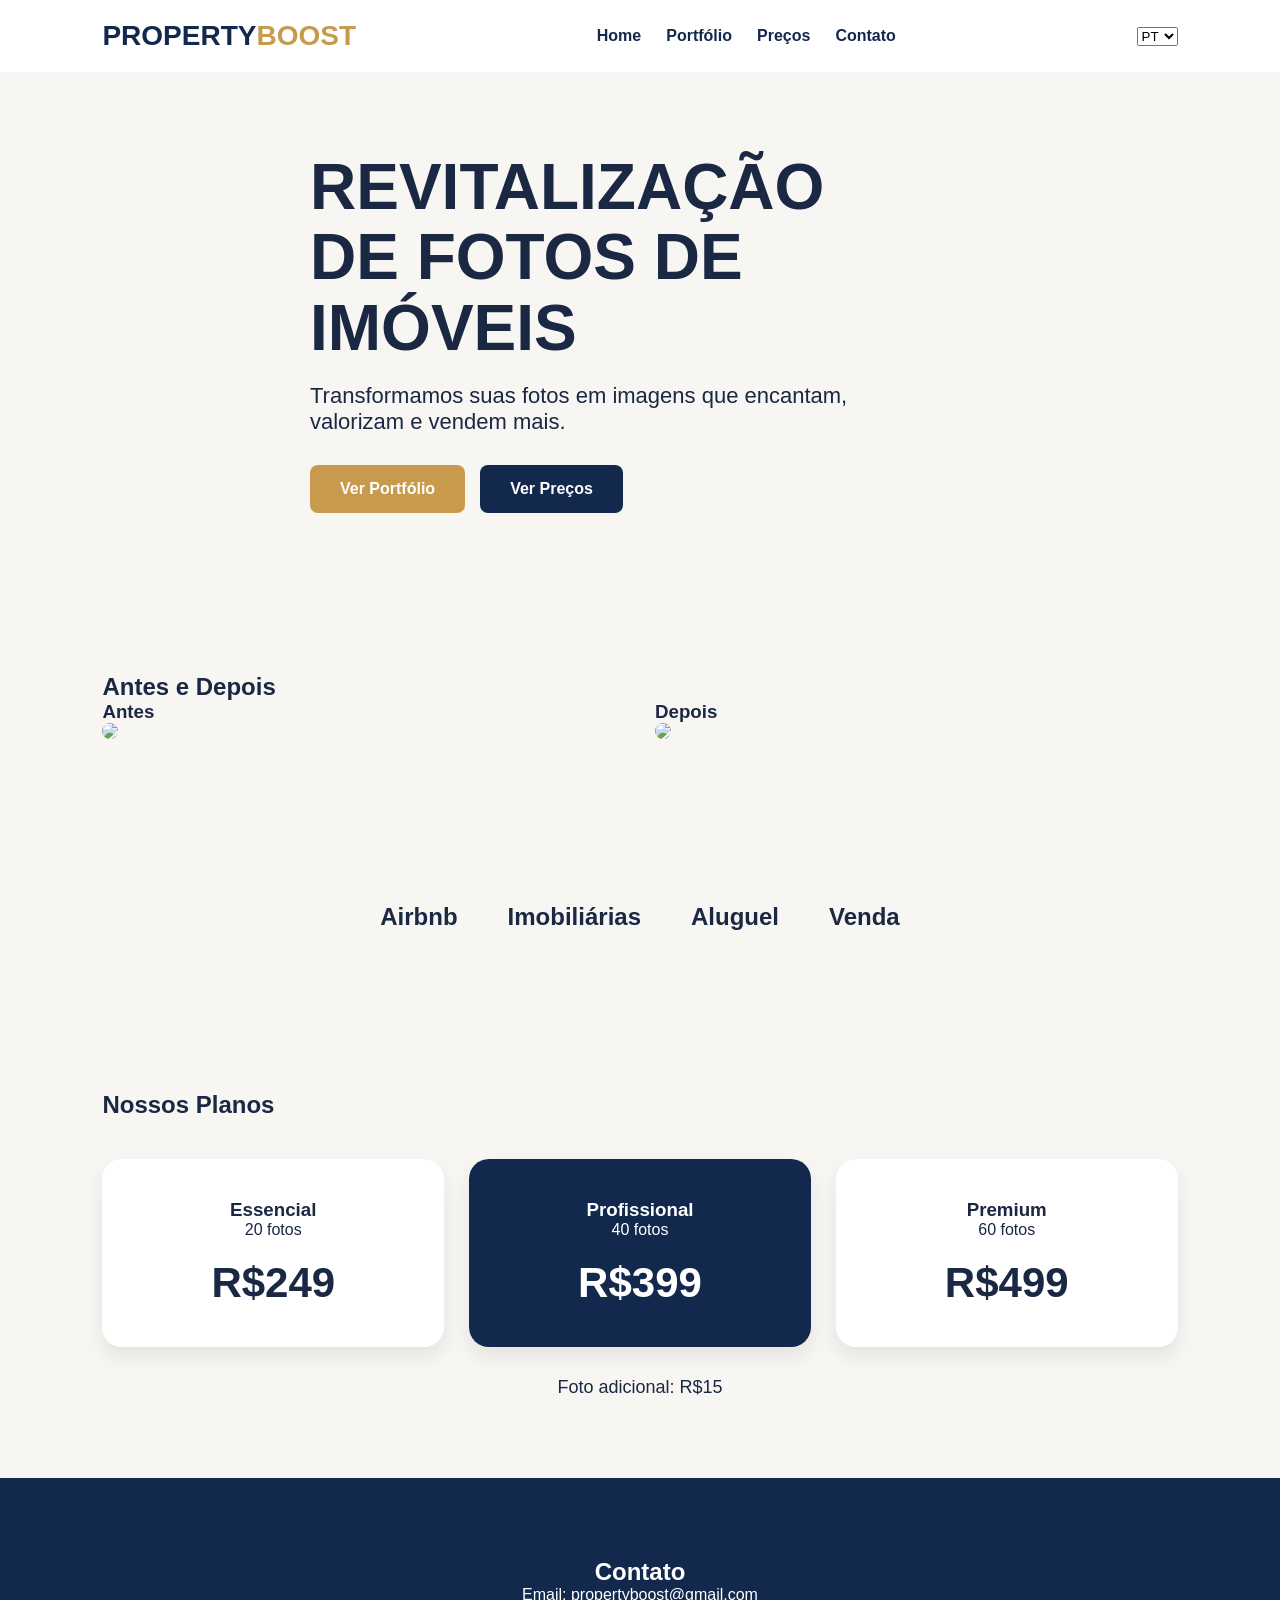
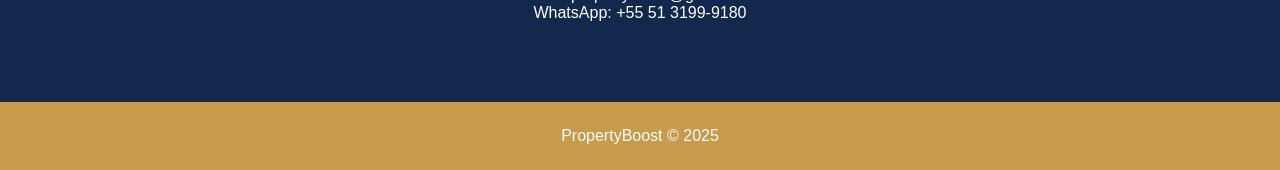
==== index.html @ 04edd733 "commit 1" ====
<!DOCTYPE html>
<html lang="pt">

<head>
    <meta charset="UTF-8">
    <meta name="viewport" content="width=device-width, initial-scale=1.0">

    <title>PropertyBoost</title>

    <link rel="stylesheet" href="style.css">
</head>

<body>

    <header>
        <div class="logo">
            <span class="blue">PROPERTY</span><span class="gold">BOOST</span>
        </div>

        <nav>
            <a href="#home" data-key="menu_home">Home</a>
            <a href="#portfolio" data-key="menu_portfolio">Portfólio</a>
            <a href="#pricing" data-key="menu_pricing">Preços</a>
            <a href="#contact" data-key="menu_contact">Contato</a>
        </nav>

        <select id="language">
            <option value="pt">PT</option>
            <option value="fr">FR</option>
            <option value="en">EN</option>
        </select>
    </header>

    <section id="home" class="hero">

        <div class="hero-text">

            <h1 data-key="hero_title">
                REVITALIZAÇÃO DE FOTOS DE IMÓVEIS
            </h1>

            <p data-key="hero_subtitle">
                Transformamos suas fotos em imagens que encantam, valorizam e vendem mais.
            </p>

            <div class="hero-buttons">
                <a href="#portfolio" class="btn-gold" data-key="portfolio_btn">Ver Portfólio</a>
                <a href="#pricing" class="btn-blue" data-key="pricing_btn">Ver Preços</a>
            </div>

        </div>

        <div class="hero-image">
            <img src="images/realtor.jpg" alt="">
        </div>

    </section>

    <section id="portfolio">

        <h2 data-key="before_after">Antes e Depois</h2>

        <div class="before-after">

            <div>
                <h3 data-key="before">Antes</h3>
                <img src="images/before.jpg">
            </div>

            <div>
                <h3 data-key="after">Depois</h3>
                <img src="images/after.jpg">
            </div>

        </div>

    </section>

    <section class="benefits">

        <div>Airbnb</div>
        <div data-key="real_estate">Imobiliárias</div>
        <div data-key="rental">Aluguel</div>
        <div data-key="sale">Venda</div>

    </section>

    <section id="pricing">

        <h2 data-key="plans_title">Nossos Planos</h2>

        <div class="pricing-grid">

            <div class="card">
                <h3 data-key="essential">Essencial</h3>
                <p>20 fotos</p>
                <span>R$249</span>
            </div>

            <div class="card featured">
                <h3 data-key="professional">Profissional</h3>
                <p>40 fotos</p>
                <span>R$399</span>
            </div>

            <div class="card">
                <h3>Premium</h3>
                <p>60 fotos</p>
                <span>R$499</span>
            </div>

        </div>

        <p class="extra" data-key="extra_photo">
            Foto adicional: R$15
        </p>

    </section>

    <section id="contact">

        <h2 data-key="contact_title">Contato</h2>

        <p>Email: propertyboost@gmail.com</p>

        <p>WhatsApp: +55 51 3199-9180</p>

    </section>

    <footer>
        PropertyBoost © 2025
    </footer>

    <script src="script.js"></script>

</body>

</html>
---- style.css ----
* {
    margin: 0;
    padding: 0;
    box-sizing: border-box;
    font-family: Arial, sans-serif;
}

body {
    background: #f8f6f2;
    color: #1a2844;
}

header {
    display: flex;
    justify-content: space-between;
    align-items: center;
    padding: 20px 8%;
    background: white;
    position: sticky;
    top: 0;
    z-index: 100;
}

.logo {
    font-size: 28px;
    font-weight: bold;
}

.blue {
    color: #12294d;
}

.gold {
    color: #c89a4b;
}

nav {
    display: flex;
    gap: 25px;
}

nav a {
    text-decoration: none;
    color: #12294d;
    font-weight: 600;
}

.hero {
    display: flex;
    align-items: center;
    justify-content: center;
    padding: 80px 8%;
    gap: 60px;
}

.hero-text {
    max-width: 600px;
}

.hero h1 {
    font-size: 64px;
    line-height: 1.1;
    margin-bottom: 20px;
}

.hero p {
    font-size: 22px;
    margin-bottom: 30px;
}

.hero-buttons {
    display: flex;
    gap: 15px;
}

.btn-gold,
.btn-blue {
    padding: 15px 30px;
    border-radius: 8px;
    text-decoration: none;
    font-weight: bold;
}

.btn-gold {
    background: #c89a4b;
    color: white;
}

.btn-blue {
    background: #12294d;
    color: white;
}

.hero-image img {
    width: 450px;
    border-radius: 20px;
}

section {
    padding: 80px 8%;
}

.before-after {
    display: grid;
    grid-template-columns: 1fr 1fr;
    gap: 30px;
}

.before-after img {
    width: 100%;
    border-radius: 15px;
}

.benefits {
    display: flex;
    justify-content: center;
    gap: 50px;
    font-size: 24px;
    font-weight: bold;
}

.pricing-grid {
    display: grid;
    grid-template-columns: repeat(3, 1fr);
    gap: 25px;
    margin-top: 40px;
}

.card {
    background: white;
    padding: 40px;
    border-radius: 20px;
    text-align: center;
    box-shadow: 0 10px 20px rgba(0, 0, 0, .08);
}

.card span {
    font-size: 42px;
    font-weight: bold;
    display: block;
    margin-top: 20px;
}

.featured {
    background: #12294d;
    color: white;
}

.extra {
    margin-top: 30px;
    text-align: center;
    font-size: 18px;
}

#contact {
    text-align: center;
    background: #12294d;
    color: white;
}

footer {
    text-align: center;
    padding: 25px;
    background: #c89a4b;
    color: white;
}

@media(max-width:900px) {

    .hero {
        flex-direction: column;
    }

    .hero h1 {
        font-size: 42px;
    }

    .before-after {
        grid-template-columns: 1fr;
    }

    .pricing-grid {
        grid-template-columns: 1fr;
    }

    nav {
        display: none;
    }
}
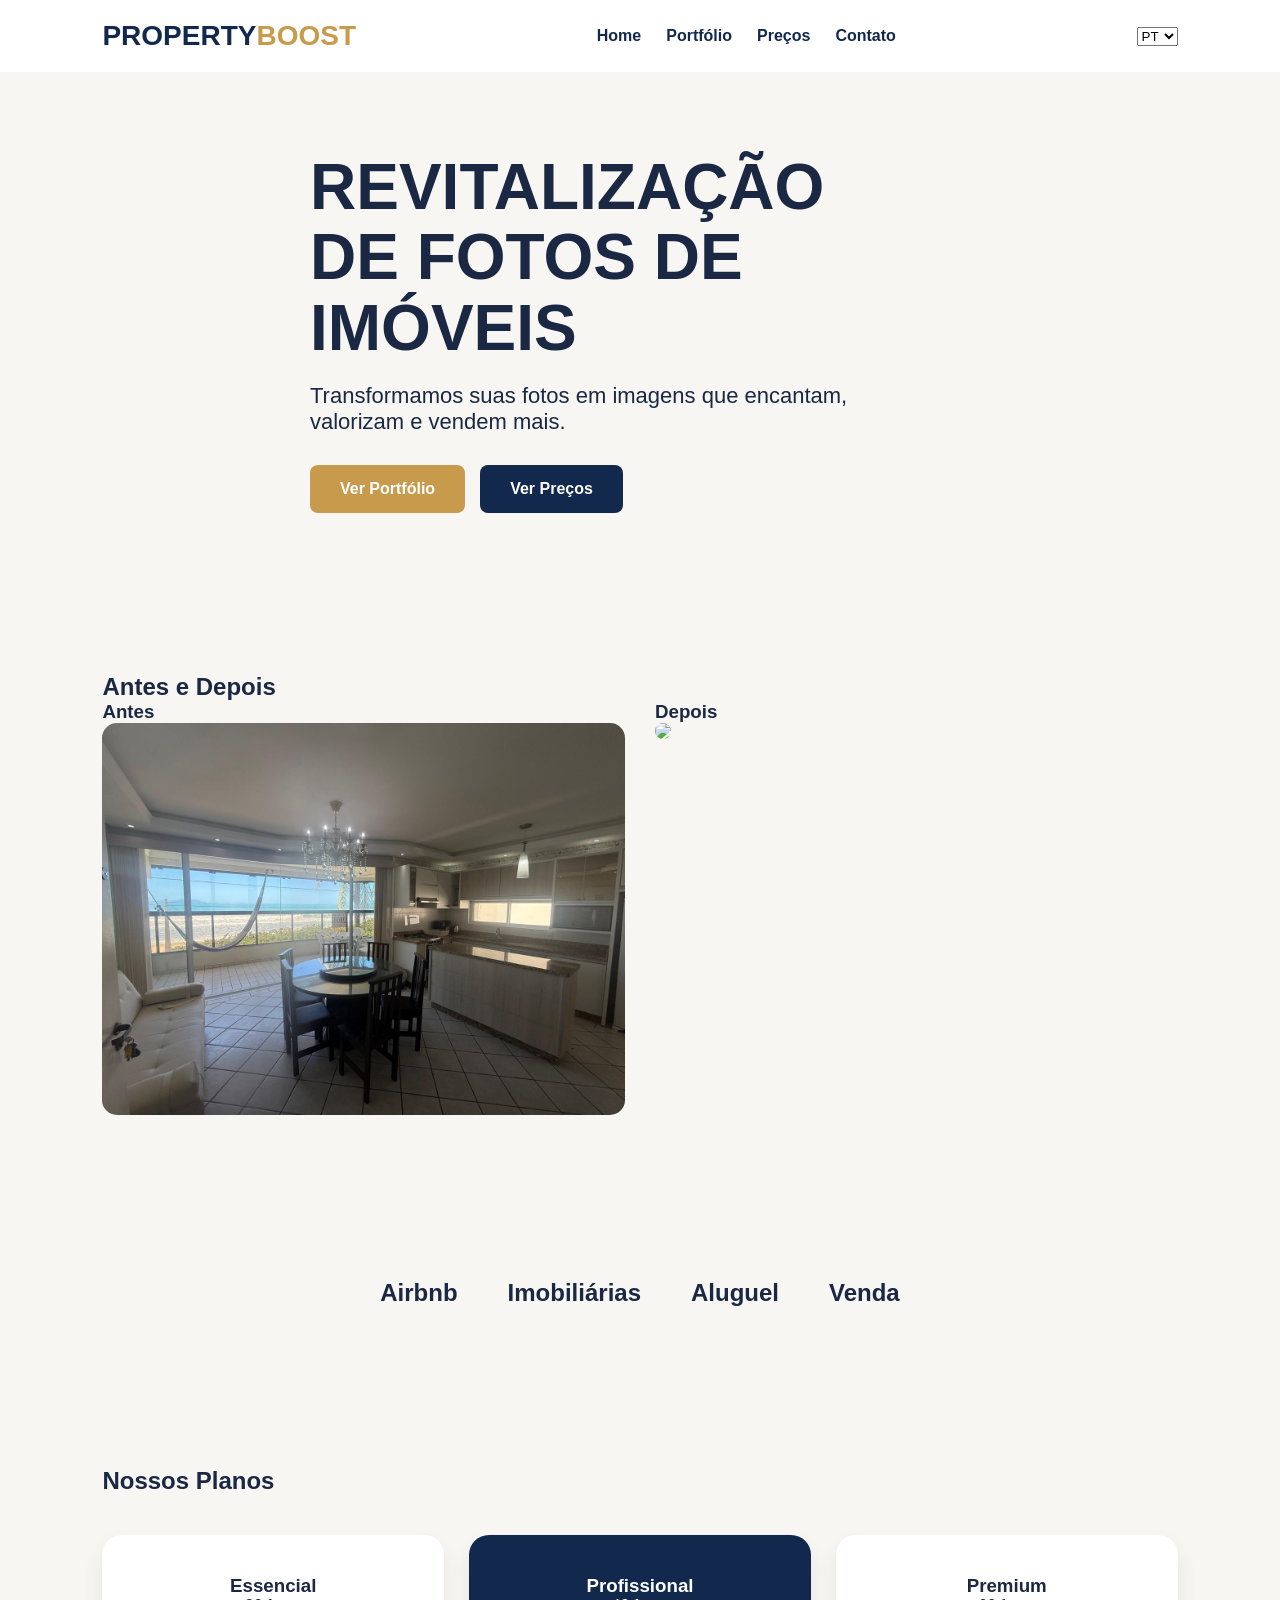
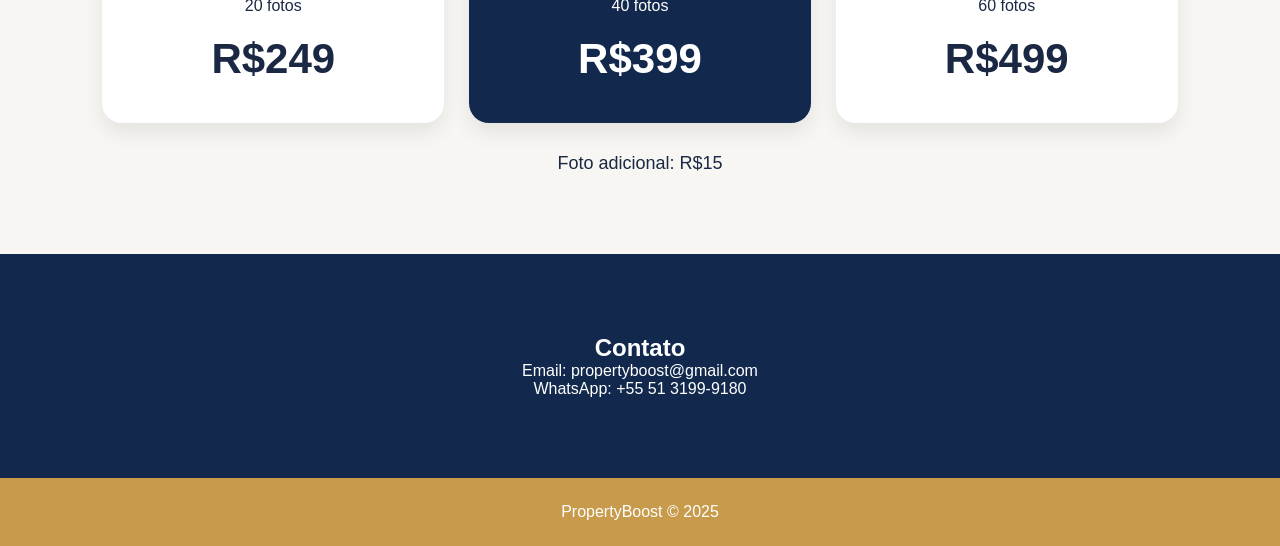
==== commit 04dddcbc: "commit2" ====
--- a/index.html
+++ b/index.html
@@ -7,7 +7,7 @@
 
     <title>PropertyBoost</title>
 
-    <link rel="stylesheet" href="style.css">
+    <link rel="stylesheet" href="css/style.css">
 </head>
 
 <body>
@@ -64,12 +64,12 @@
 
             <div>
                 <h3 data-key="before">Antes</h3>
-                <img src="images/before.jpg">
+                <img src="images/antes.jpg">
             </div>
 
             <div>
                 <h3 data-key="after">Depois</h3>
-                <img src="images/after.jpg">
+                <img src="images/depois.jpg">
             </div>
 
         </div>
@@ -131,7 +131,7 @@
         PropertyBoost © 2025
     </footer>
 
-    <script src="script.js"></script>
+    <script src="js/script.js"></script>
 
 </body>
 
--- a/css/style.css
+++ b/css/style.css
@@ -0,0 +1,189 @@
+* {
+    margin: 0;
+    padding: 0;
+    box-sizing: border-box;
+    font-family: Arial, sans-serif;
+}
+
+body {
+    background: #f8f6f2;
+    color: #1a2844;
+}
+
+header {
+    display: flex;
+    justify-content: space-between;
+    align-items: center;
+    padding: 20px 8%;
+    background: white;
+    position: sticky;
+    top: 0;
+    z-index: 100;
+}
+
+.logo {
+    font-size: 28px;
+    font-weight: bold;
+}
+
+.blue {
+    color: #12294d;
+}
+
+.gold {
+    color: #c89a4b;
+}
+
+nav {
+    display: flex;
+    gap: 25px;
+}
+
+nav a {
+    text-decoration: none;
+    color: #12294d;
+    font-weight: 600;
+}
+
+.hero {
+    display: flex;
+    align-items: center;
+    justify-content: center;
+    padding: 80px 8%;
+    gap: 60px;
+}
+
+.hero-text {
+    max-width: 600px;
+}
+
+.hero h1 {
+    font-size: 64px;
+    line-height: 1.1;
+    margin-bottom: 20px;
+}
+
+.hero p {
+    font-size: 22px;
+    margin-bottom: 30px;
+}
+
+.hero-buttons {
+    display: flex;
+    gap: 15px;
+}
+
+.btn-gold,
+.btn-blue {
+    padding: 15px 30px;
+    border-radius: 8px;
+    text-decoration: none;
+    font-weight: bold;
+}
+
+.btn-gold {
+    background: #c89a4b;
+    color: white;
+}
+
+.btn-blue {
+    background: #12294d;
+    color: white;
+}
+
+.hero-image img {
+    width: 450px;
+    border-radius: 20px;
+}
+
+section {
+    padding: 80px 8%;
+}
+
+.before-after {
+    display: grid;
+    grid-template-columns: 1fr 1fr;
+    gap: 30px;
+}
+
+.before-after img {
+    width: 100%;
+    border-radius: 15px;
+}
+
+.benefits {
+    display: flex;
+    justify-content: center;
+    gap: 50px;
+    font-size: 24px;
+    font-weight: bold;
+}
+
+.pricing-grid {
+    display: grid;
+    grid-template-columns: repeat(3, 1fr);
+    gap: 25px;
+    margin-top: 40px;
+}
+
+.card {
+    background: white;
+    padding: 40px;
+    border-radius: 20px;
+    text-align: center;
+    box-shadow: 0 10px 20px rgba(0, 0, 0, .08);
+}
+
+.card span {
+    font-size: 42px;
+    font-weight: bold;
+    display: block;
+    margin-top: 20px;
+}
+
+.featured {
+    background: #12294d;
+    color: white;
+}
+
+.extra {
+    margin-top: 30px;
+    text-align: center;
+    font-size: 18px;
+}
+
+#contact {
+    text-align: center;
+    background: #12294d;
+    color: white;
+}
+
+footer {
+    text-align: center;
+    padding: 25px;
+    background: #c89a4b;
+    color: white;
+}
+
+@media(max-width:900px) {
+
+    .hero {
+        flex-direction: column;
+    }
+
+    .hero h1 {
+        font-size: 42px;
+    }
+
+    .before-after {
+        grid-template-columns: 1fr;
+    }
+
+    .pricing-grid {
+        grid-template-columns: 1fr;
+    }
+
+    nav {
+        display: none;
+    }
+}
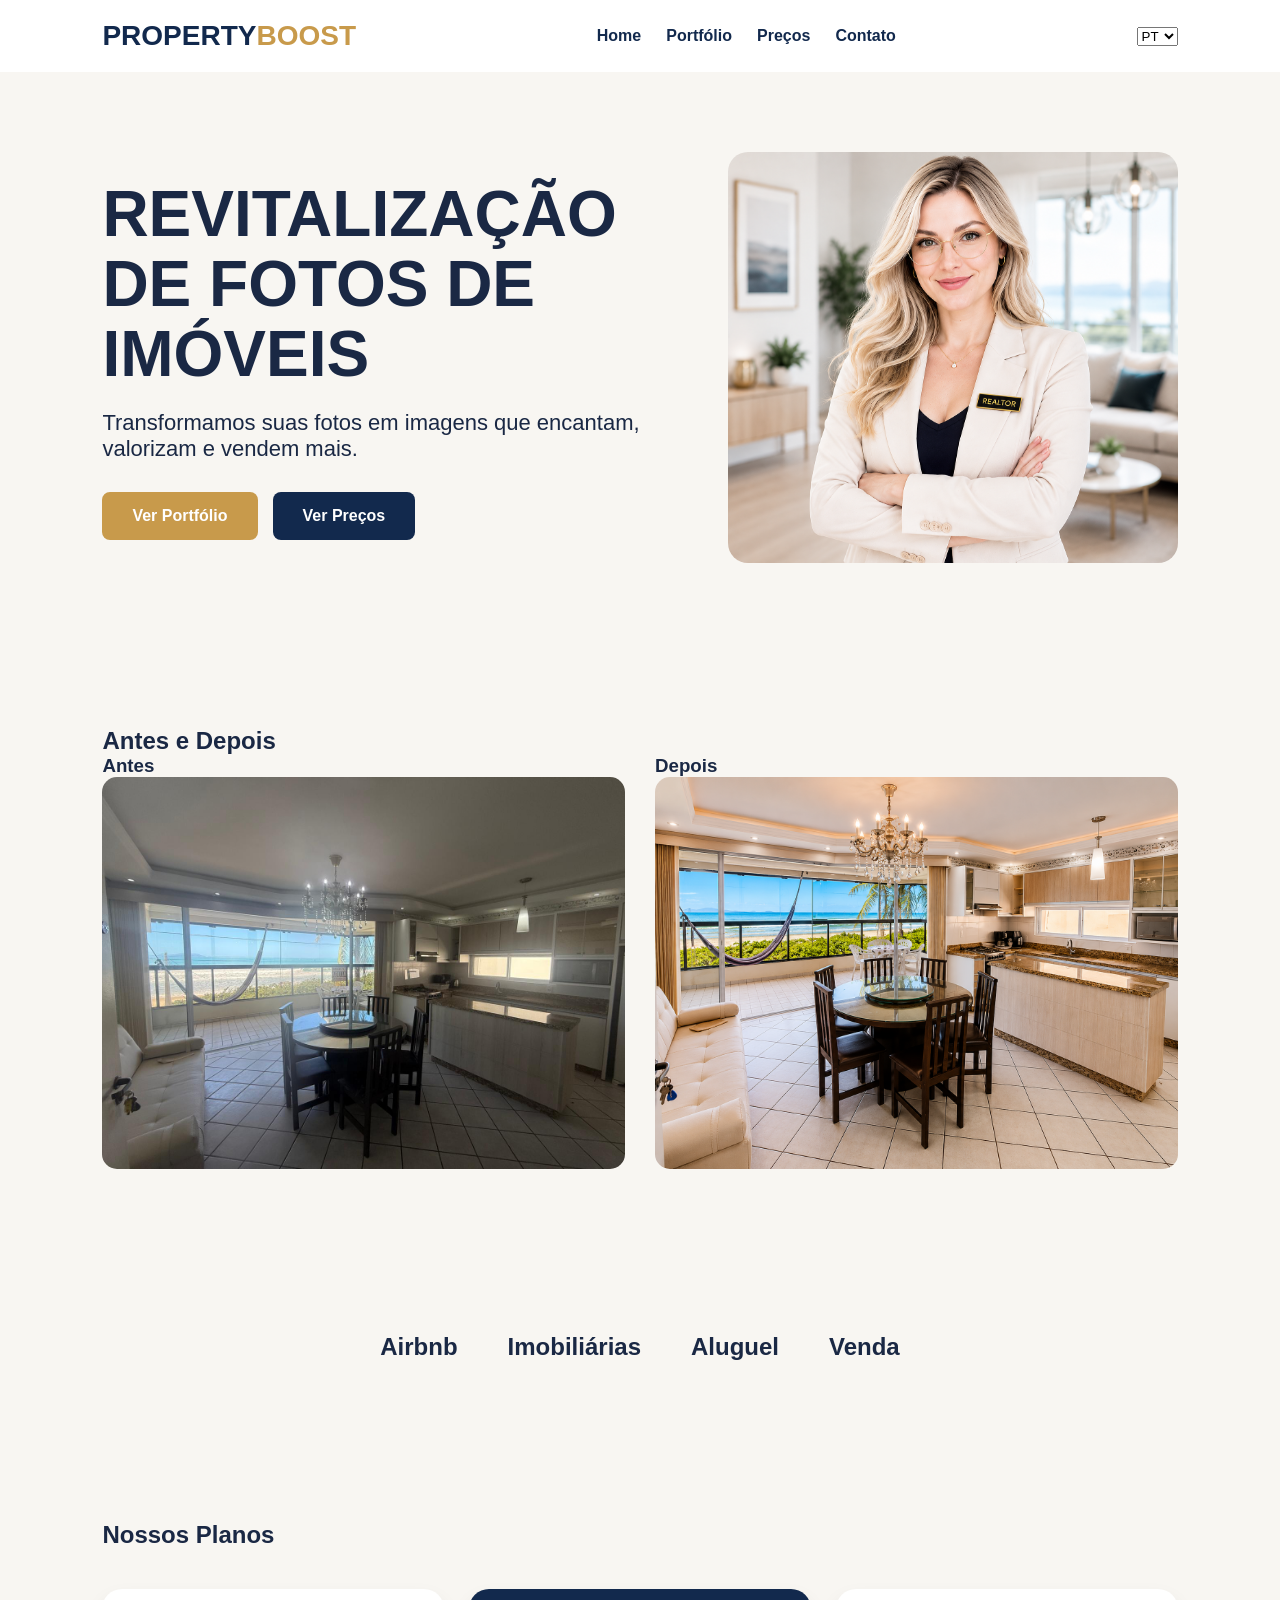
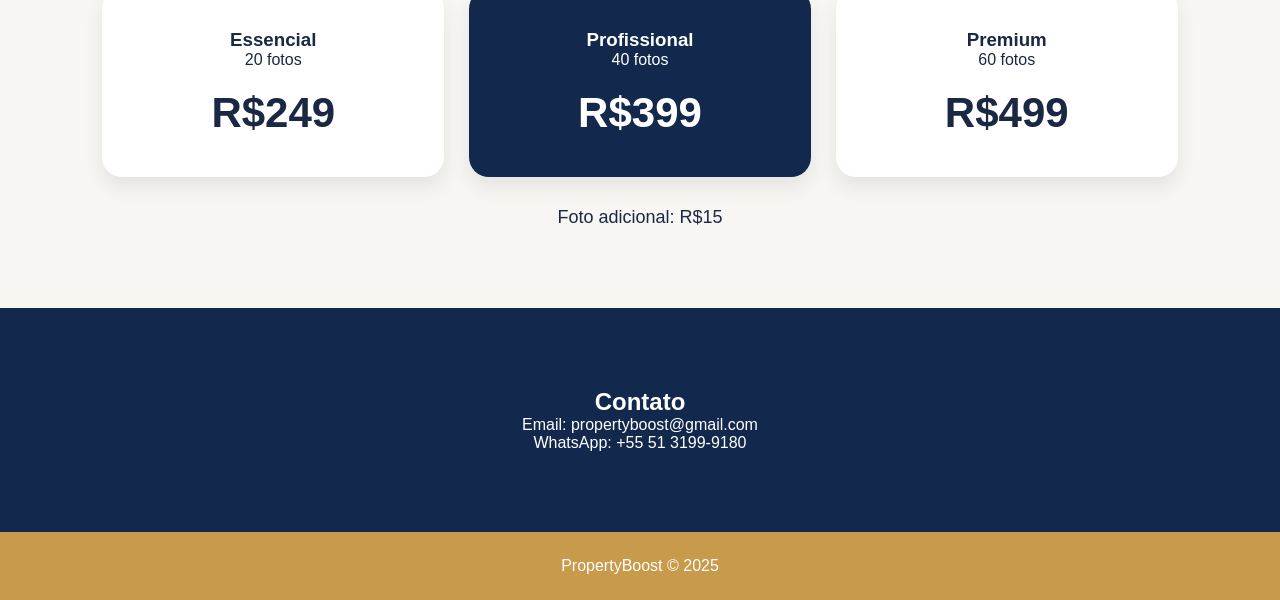
==== commit 74cc79c2: "commit3" ====
--- a/index.html
+++ b/index.html
@@ -51,7 +51,7 @@
         </div>
 
         <div class="hero-image">
-            <img src="images/realtor.jpg" alt="">
+            <img src="images/realtor.png" alt="">
         </div>
 
     </section>
@@ -69,7 +69,7 @@
 
             <div>
                 <h3 data-key="after">Depois</h3>
-                <img src="images/depois.jpg">
+                <img src="images/depois.png">
             </div>
 
         </div>
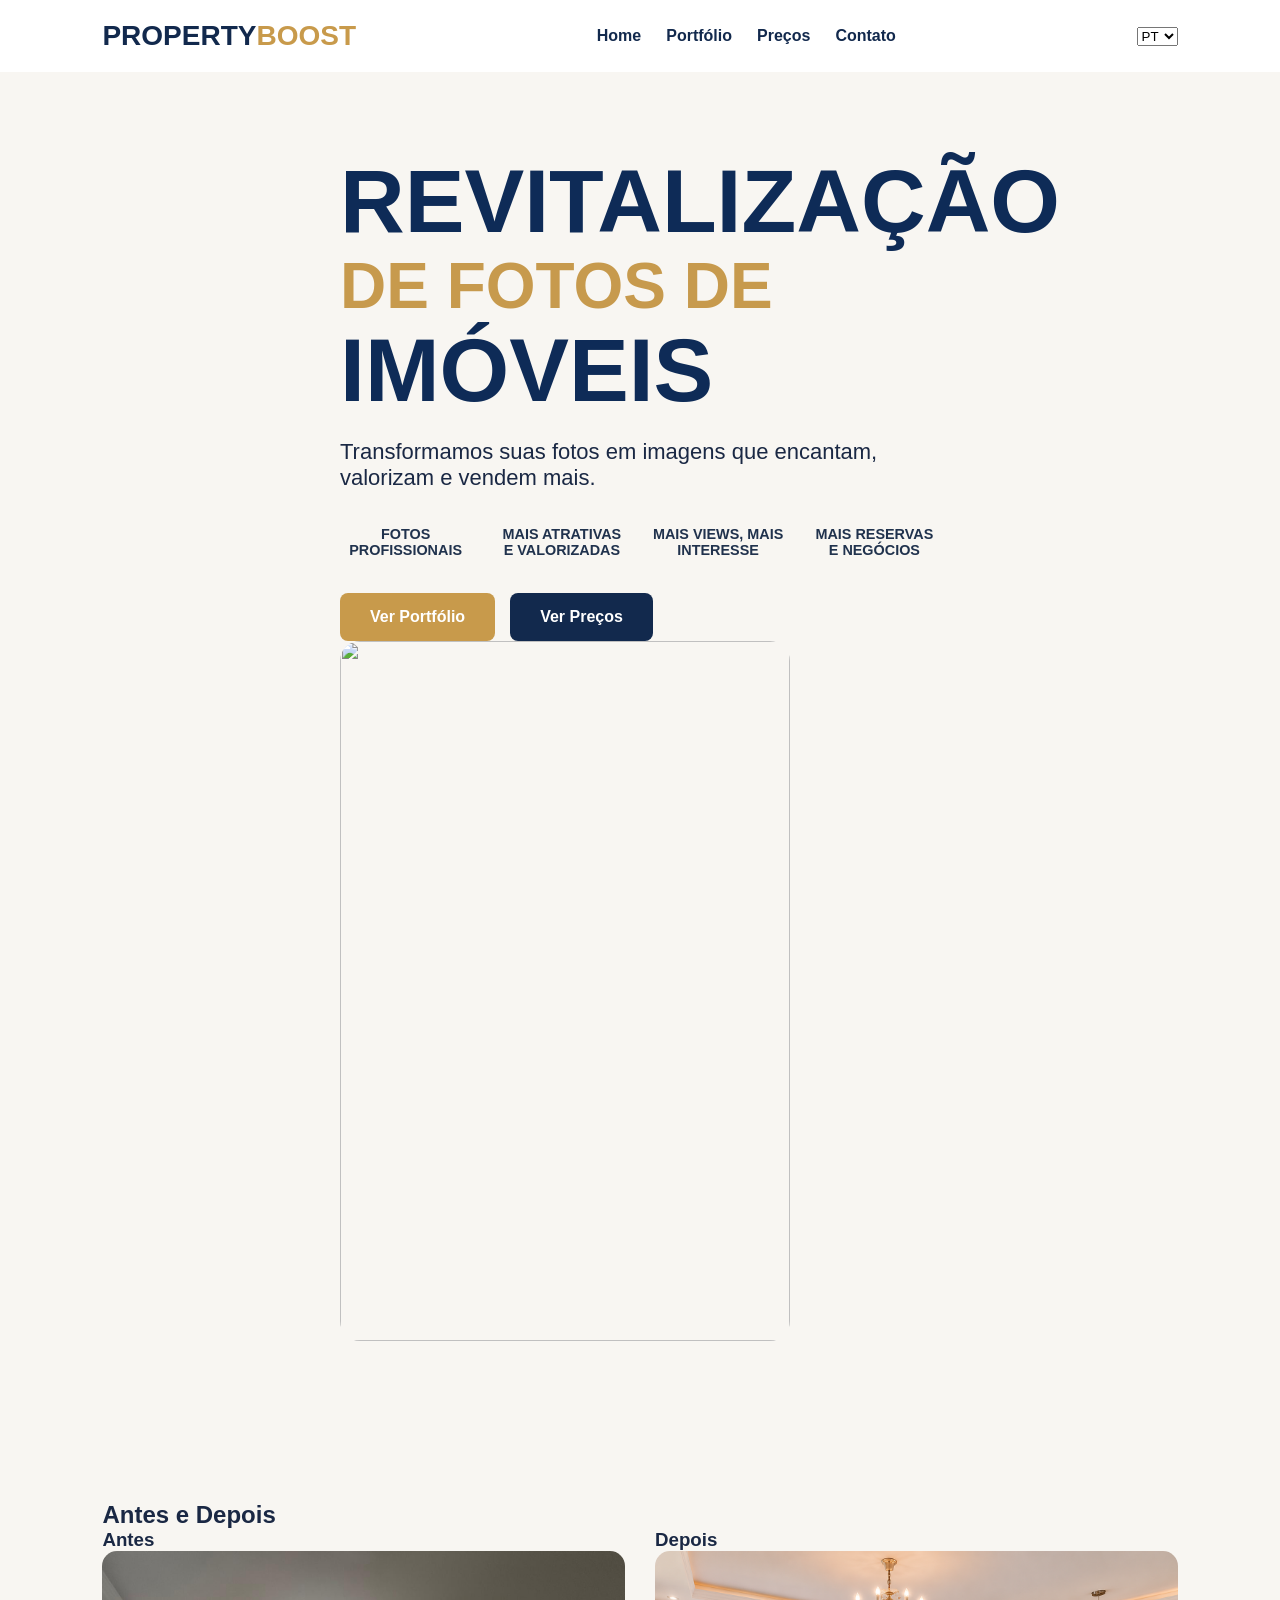
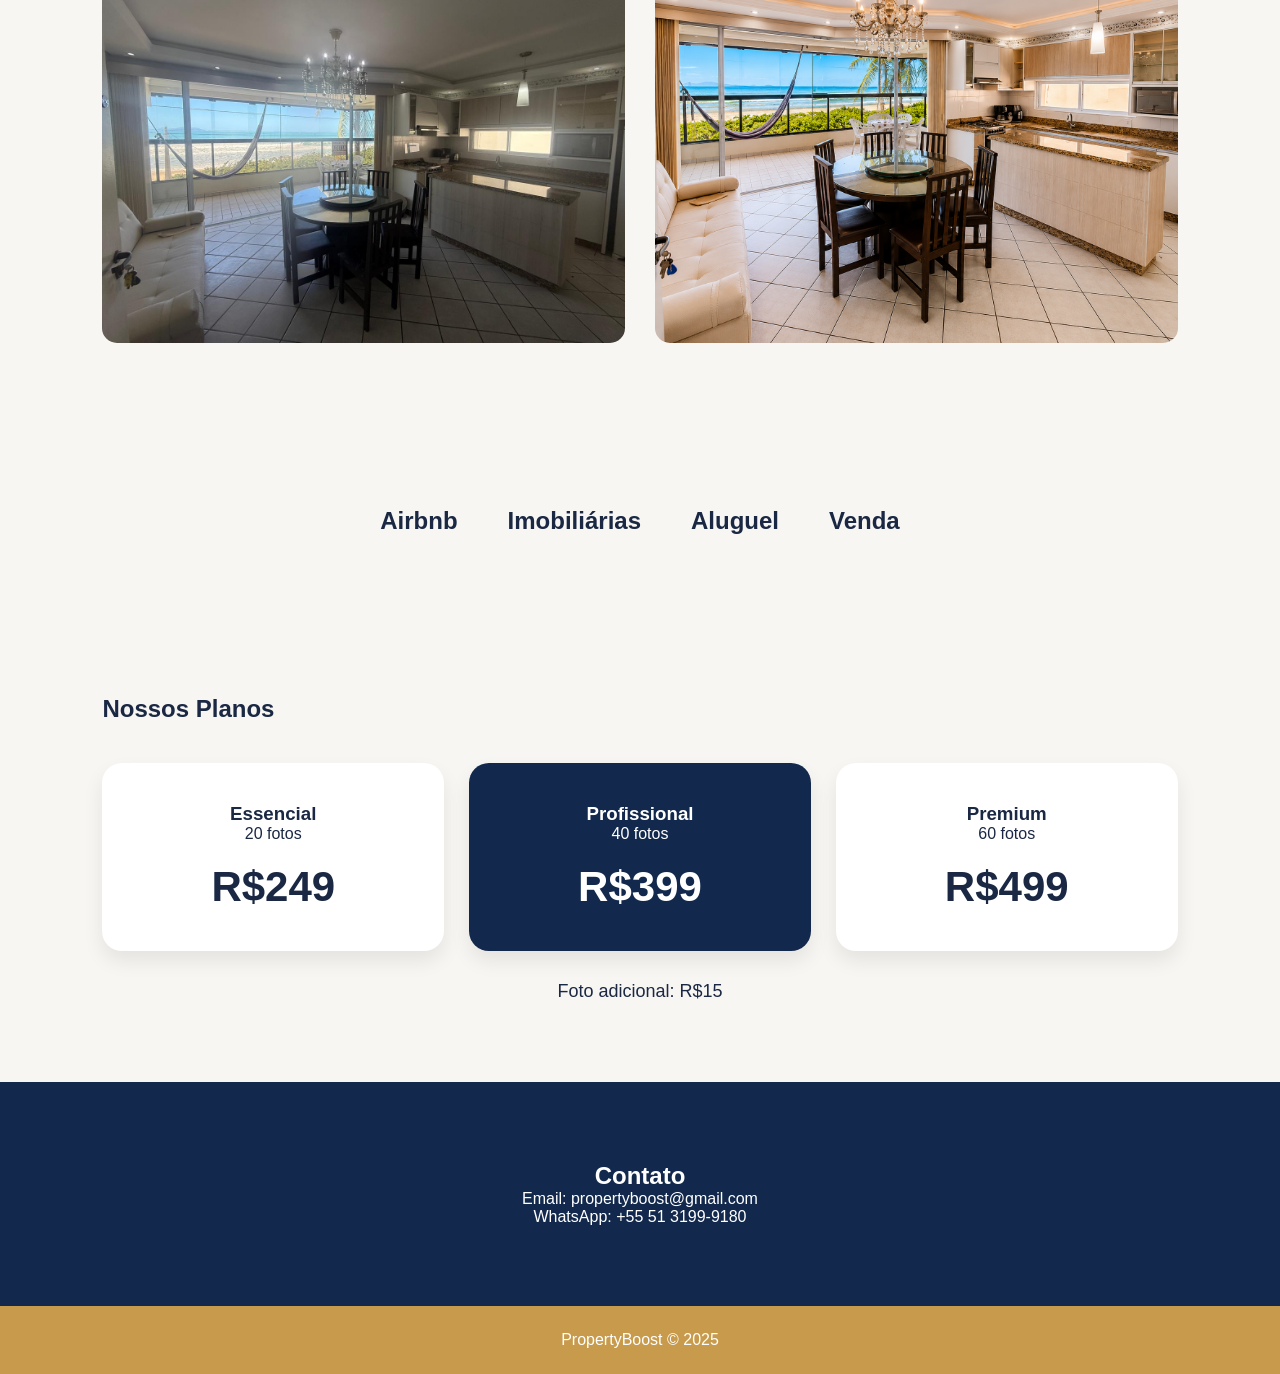
==== commit 626f0327: "testeefeitos" ====
--- a/index.html
+++ b/index.html
@@ -35,24 +35,55 @@
 
         <div class="hero-text">
 
-            <h1 data-key="hero_title">
-                REVITALIZAÇÃO DE FOTOS DE IMÓVEIS
+            <h1 class="hero-title">
+                <span class="blue">REVITALIZAÇÃO</span>
+                <span class="gold">DE FOTOS DE</span>
+                <span class="blue">IMÓVEIS</span>
             </h1>
 
             <p data-key="hero_subtitle">
                 Transformamos suas fotos em imagens que encantam, valorizam e vendem mais.
             </p>
 
-            <div class="hero-buttons">
-                <a href="#portfolio" class="btn-gold" data-key="portfolio_btn">Ver Portfólio</a>
-                <a href="#pricing" class="btn-blue" data-key="pricing_btn">Ver Preços</a>
+            <div class="hero-benefits">
+
+                <div class="benefit">
+                    <i class="fas fa-camera"></i>
+                    <span>FOTOS PROFISSIONAIS</span>
+                </div>
+
+                <div class="benefit">
+                    <i class="fas fa-home"></i>
+                    <span>MAIS ATRATIVAS E VALORIZADAS</span>
+                </div>
+
+                <div class="benefit">
+                    <i class="fas fa-chart-line"></i>
+                    <span>MAIS VIEWS, MAIS INTERESSE</span>
+                </div>
+
+                <div class="benefit">
+                    <i class="fas fa-handshake"></i>
+                    <span>MAIS RESERVAS E NEGÓCIOS</span>
+                </div>
+
             </div>
 
-        </div>
+            <div class="hero-buttons">
 
-        <div class="hero-image">
-            <img src="images/realtor.png" alt="">
-        </div>
+                <div class="hero-buttons">
+                    <a href="#portfolio" class="btn-gold" data-key="portfolio_btn">Ver Portfólio</a>
+                    <a href="#pricing" class="btn-blue" data-key="pricing_btn">Ver Preços</a>
+                </div>
+
+            </div>
+            <div class="hero-image">
+
+                <img src="images/realtor1.png" class="active">
+                <img src="images/realtor2.png">
+                <img src="images/realtor3.png">
+
+            </div>
 
     </section>
 
--- a/css/style.css
+++ b/css/style.css
@@ -73,6 +73,108 @@
     gap: 15px;
 }
 
+.hero-benefits {
+    display: grid;
+    grid-template-columns: repeat(4, 1fr);
+    gap: 25px;
+    margin: 35px 0;
+}
+
+.benefit {
+    text-align: center;
+}
+
+.benefit i {
+    font-size: 40px;
+    color: #c79a4d;
+    margin-bottom: 12px;
+}
+
+.benefit span {
+    display: block;
+    font-size: .9rem;
+    font-weight: 600;
+    color: #20324d;
+}
+
+.hero-title {
+    display: flex;
+    flex-direction: column;
+    line-height: .95;
+    margin-bottom: 25px;
+}
+
+.hero-title span {
+    display: block;
+    font-weight: 800;
+    text-transform: uppercase;
+}
+
+.hero-title .blue {
+    color: #0e2b57;
+    font-size: clamp(3rem, 7vw, 6rem);
+}
+
+.hero-title .gold {
+    color: #c79a4d;
+    font-size: clamp(2.4rem, 5vw, 4.5rem);
+}
+
+@media(max-width:900px) {
+
+    .hero-benefits {
+        grid-template-columns: repeat(2, 1fr);
+    }
+
+}
+
+.hero-image {
+    position: relative;
+    width: 520px;
+    height: 700px;
+}
+
+.hero-image img {
+    position: absolute;
+    inset: 0;
+
+    width: 100%;
+    height: 100%;
+
+    object-fit: contain;
+
+    opacity: 0;
+
+    transition: opacity 1.5s ease;
+
+    border-radius: 20px;
+}
+
+.hero-image img.active {
+    opacity: 1;
+}
+
+.hero-image img.active {
+    opacity: 1;
+    animation: floatImage 6s ease-in-out infinite;
+}
+
+@keyframes floatImage {
+
+    0% {
+        transform: translateY(0);
+    }
+
+    50% {
+        transform: translateY(-10px);
+    }
+
+    100% {
+        transform: translateY(0);
+    }
+
+}
+
 .btn-gold,
 .btn-blue {
     padding: 15px 30px;
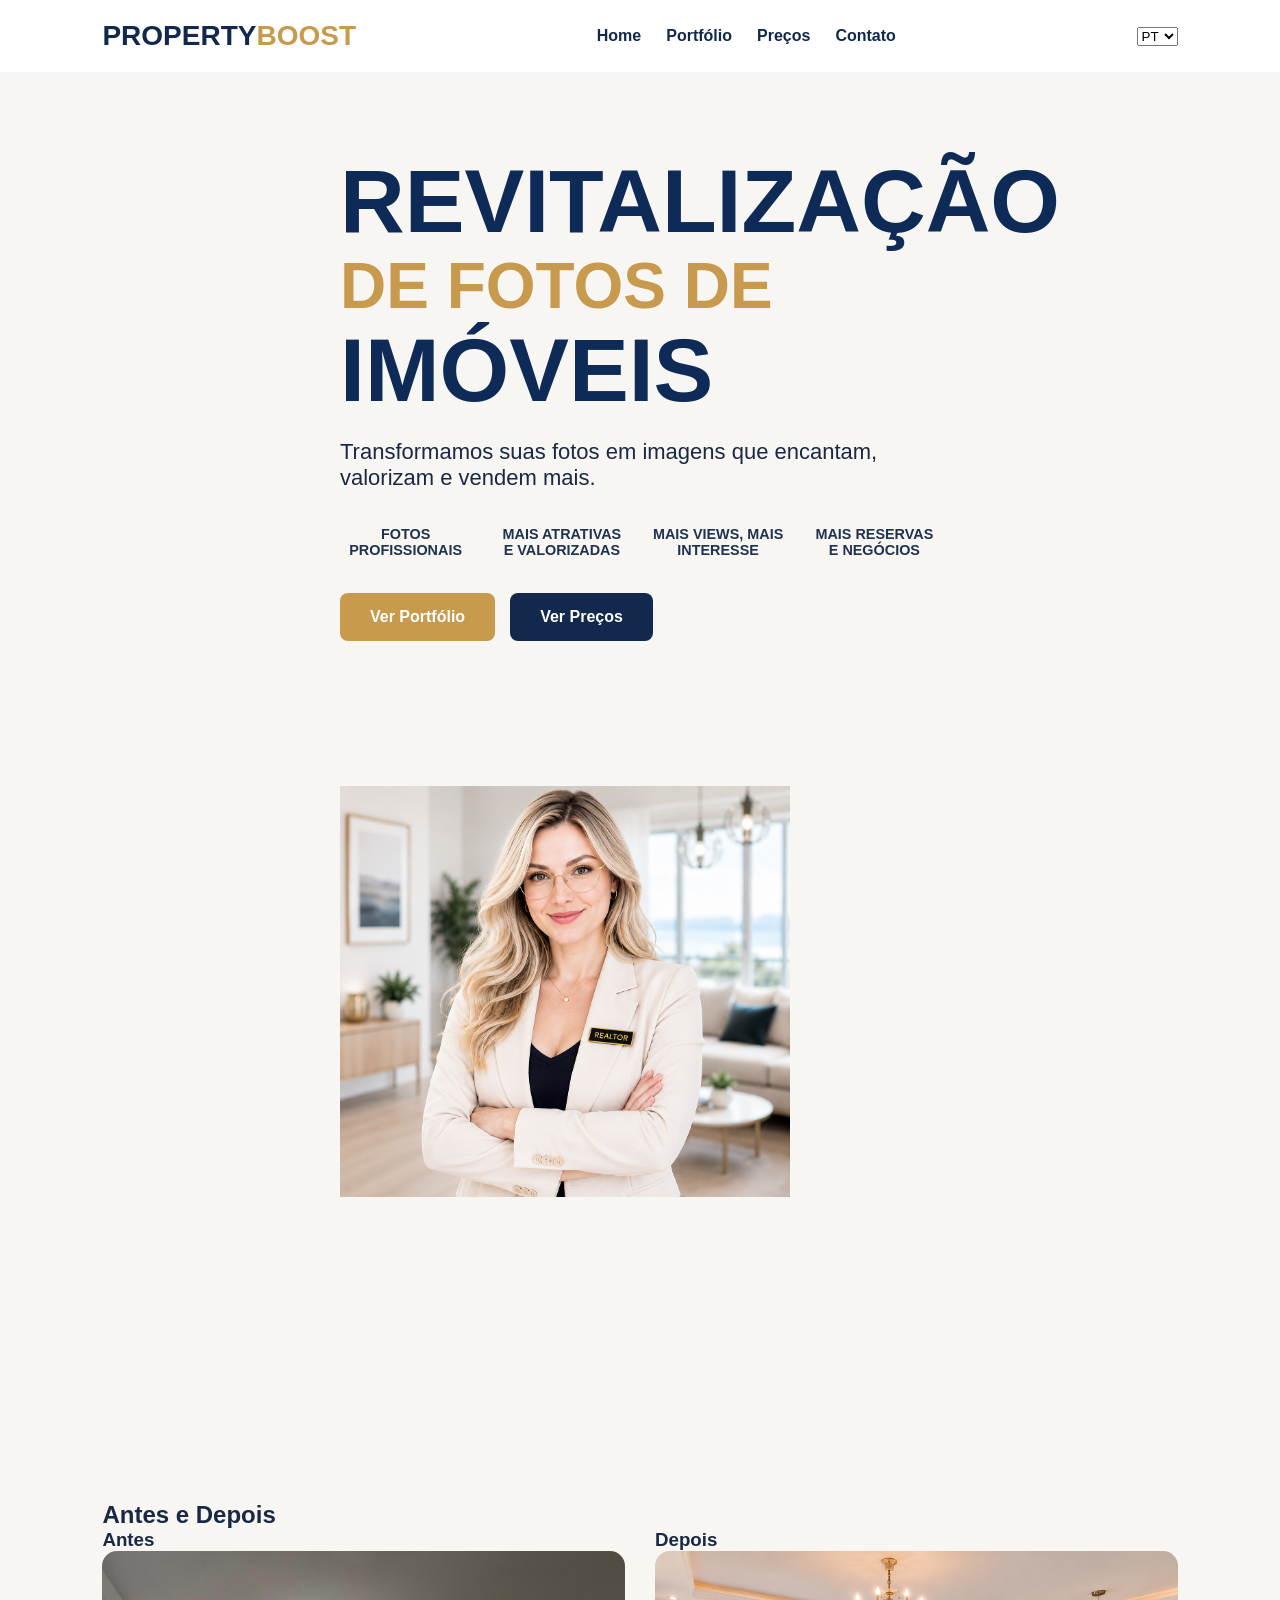
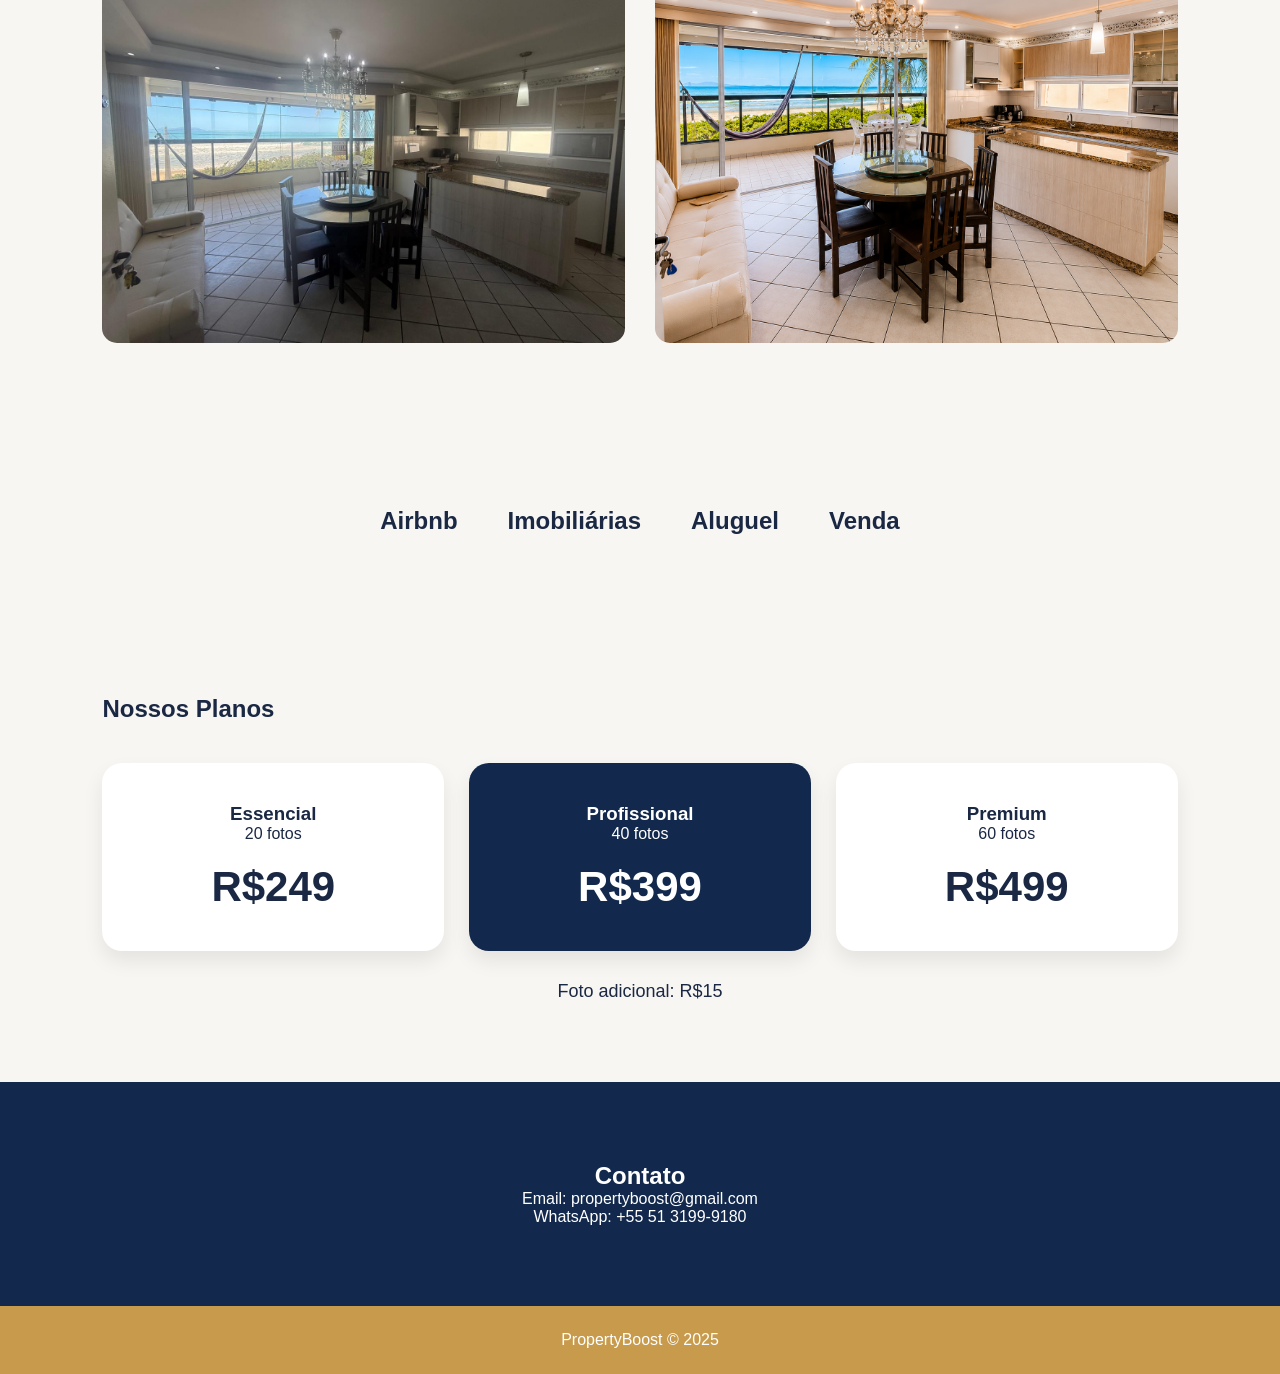
==== commit e3ace7bf: "realtor123" ====
--- a/index.html
+++ b/index.html
@@ -79,9 +79,9 @@
             </div>
             <div class="hero-image">
 
-                <img src="images/realtor1.png" class="active">
-                <img src="images/realtor2.png">
-                <img src="images/realtor3.png">
+                <img src="images/realtor.png" class="active">
+                <img src="images/realtor.png">
+                <img src="images/realtor.png">
 
             </div>
 
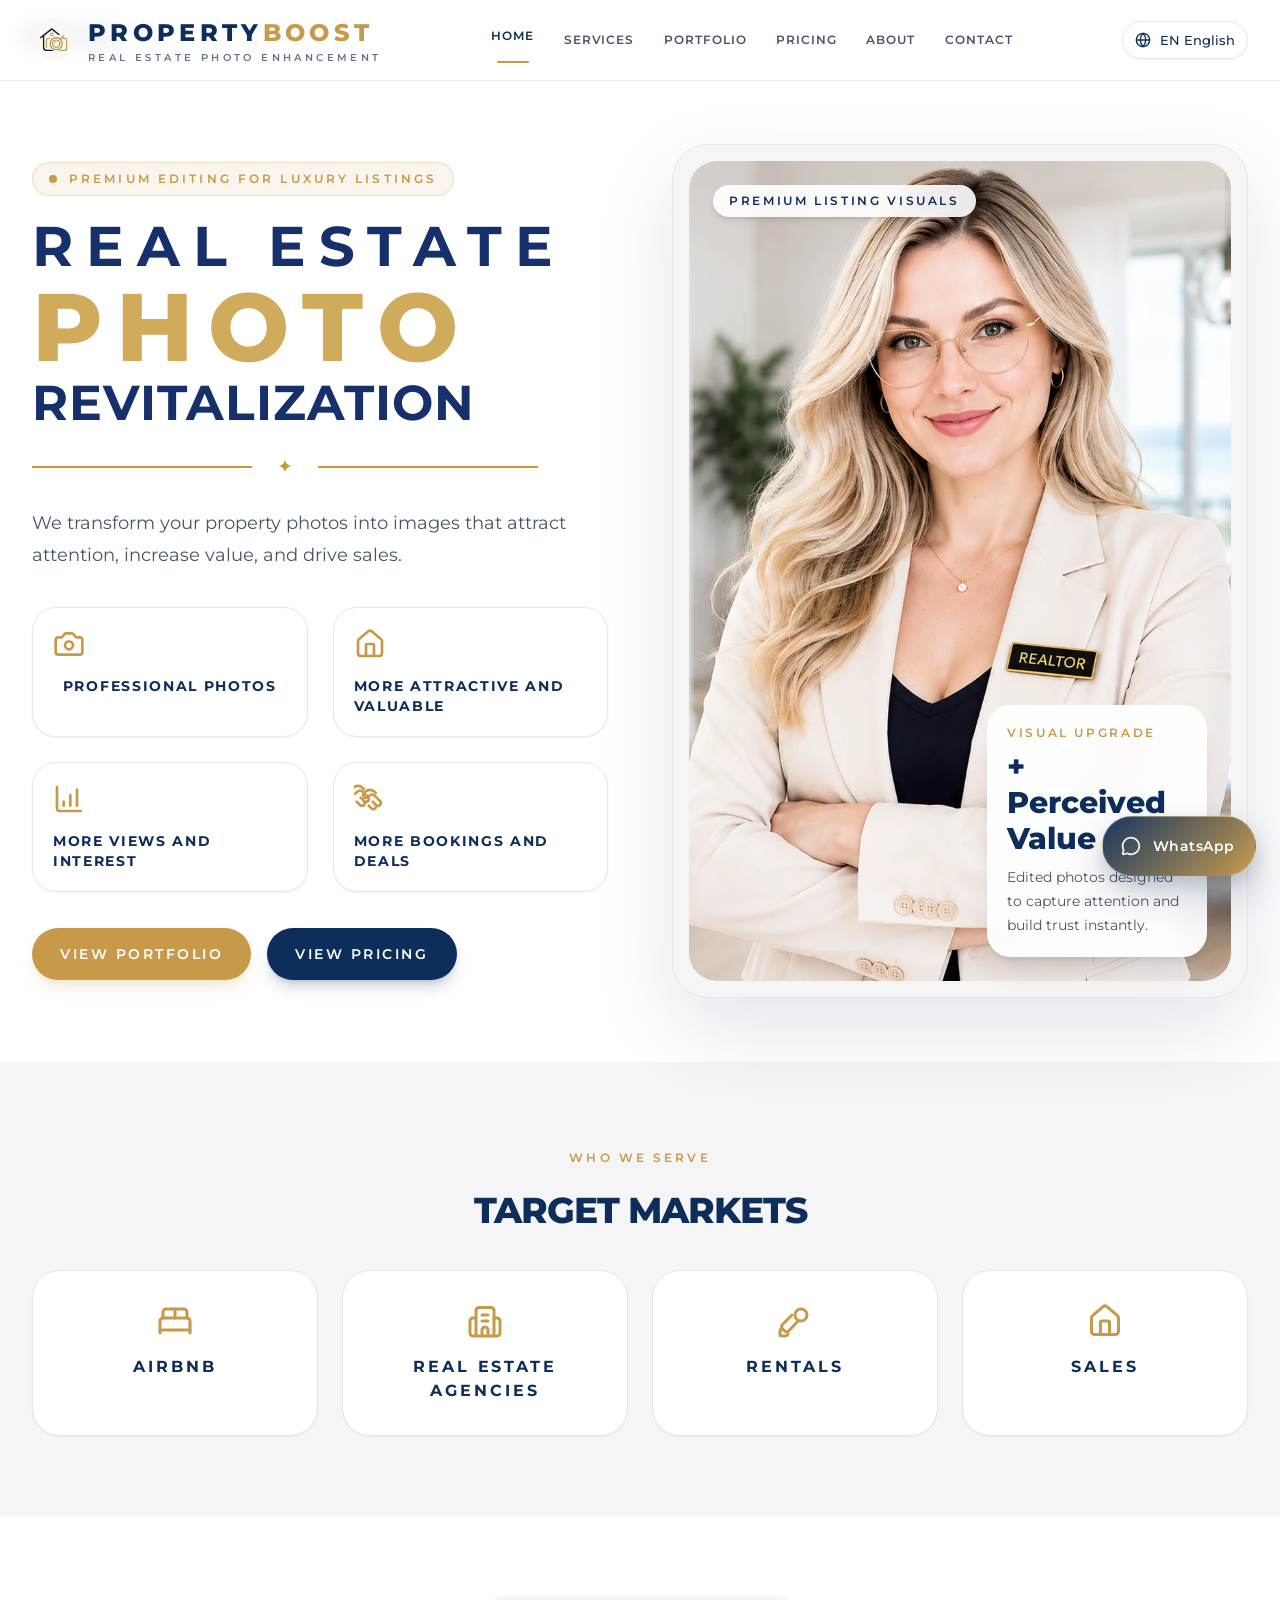
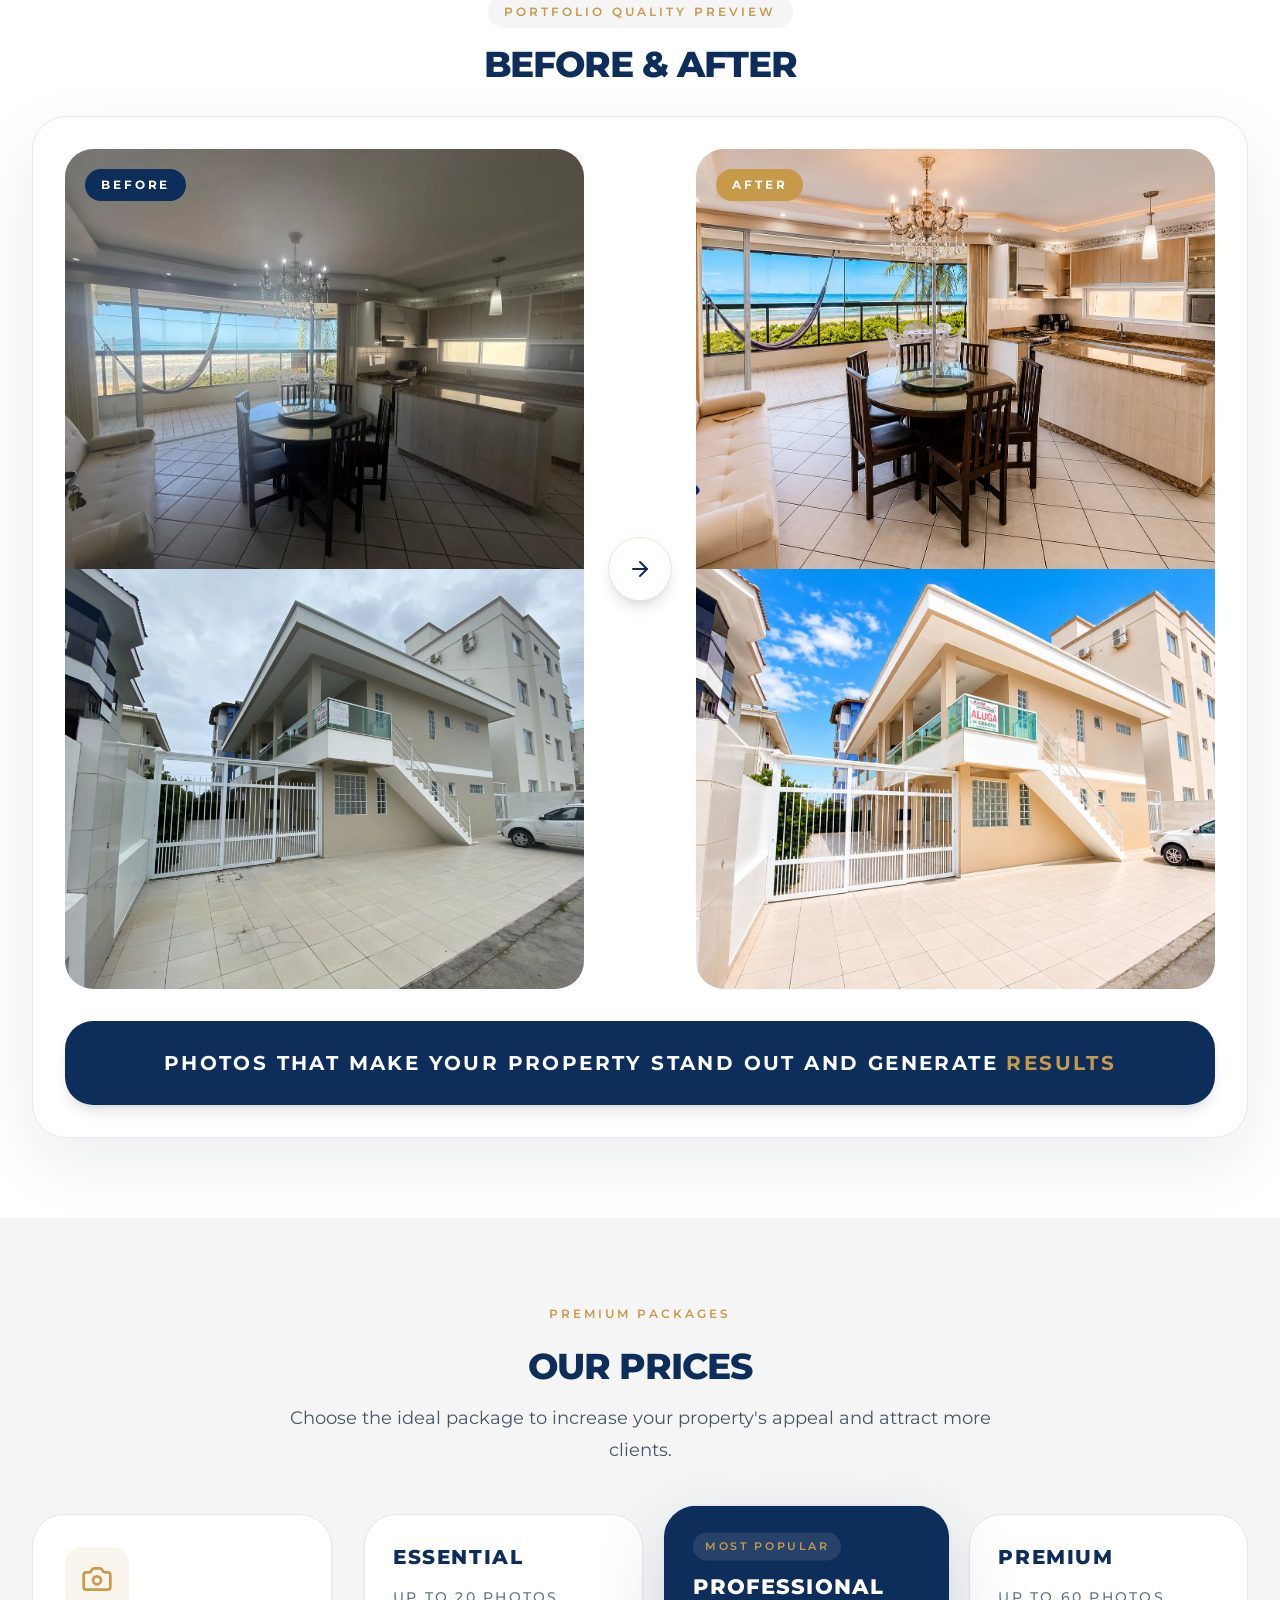
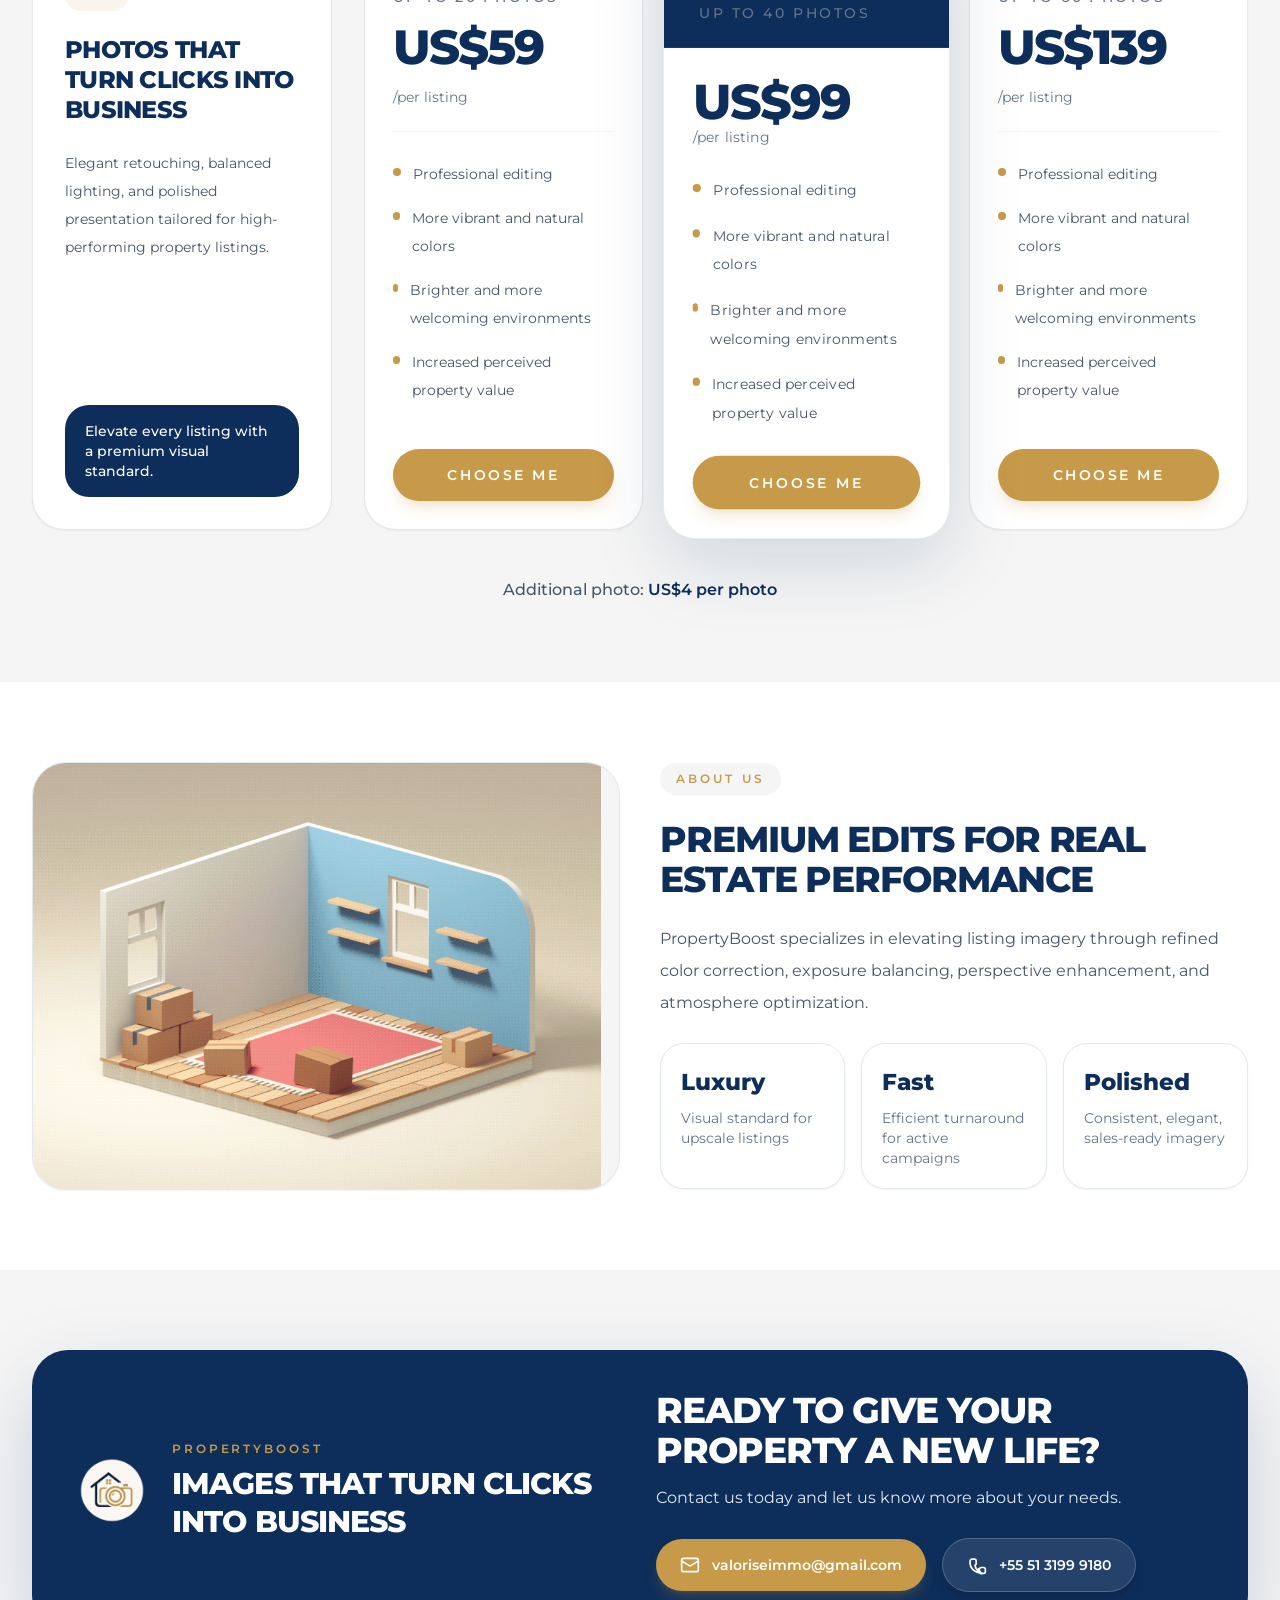
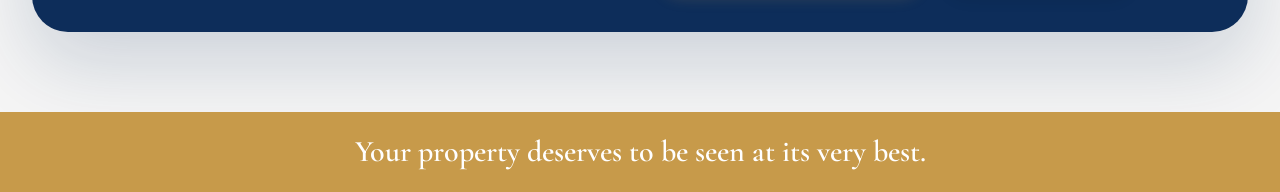
==== commit 77a4b5f8: "MEP: 2026-06-01" ====
--- a/index.html
+++ b/index.html
@@ -1,168 +1,523 @@
 <!DOCTYPE html>
-<html lang="pt">
+<html lang="en">
 
 <head>
-    <meta charset="UTF-8">
-    <meta name="viewport" content="width=device-width, initial-scale=1.0">
-
-    <title>PropertyBoost</title>
-
-    <link rel="stylesheet" href="css/style.css">
+  <meta charset="UTF-8" />
+  <meta name="viewport" content="width=device-width, initial-scale=1.0" />
+  <title>PropertyBoost | Real Estate Photo Enhancement &amp; Listing Editing</title>
+  <meta name="description"
+    content="PropertyBoost enhances real estate photos for Airbnb, agencies, rentals and sales. Professional editing, brighter interiors, premium listing visuals. Packages from US$59 per listing." />
+  <meta name="robots" content="index,follow" />
+  <meta name="author" content="PropertyBoost" />
+  <meta name="theme-color" content="#0D2D5A" />
+  <link rel="canonical" href="index.html" />
+  <link rel="alternate" hreflang="en" href="index.html" />
+  <link rel="alternate" hreflang="pt-BR" href="index-pt.html" />
+  <link rel="alternate" hreflang="fr" href="index-fr.html" />
+  <link rel="alternate" hreflang="x-default" href="index.html" />
+  <link rel="icon" href="img/favicon_io/favicon.ico" sizes="any" />
+  <link rel="icon" type="image/png" sizes="32x32" href="img/favicon_io/favicon-32x32.png" />
+  <link rel="icon" type="image/png" sizes="16x16" href="img/favicon_io/favicon-16x16.png" />
+  <link rel="apple-touch-icon" sizes="180x180" href="img/favicon_io/apple-touch-icon.png" />
+  <link rel="manifest" href="img/favicon_io/site.webmanifest" />
+  <meta property="og:type" content="website" />
+  <meta property="og:site_name" content="PropertyBoost" />
+  <meta property="og:title" content="PropertyBoost | Real Estate Photo Enhancement" />
+  <meta property="og:description"
+    content="Transform property photos into premium listing visuals that attract buyers and increase perceived value." />
+  <meta property="og:image" content="img/logo.png" />
+  <meta property="og:locale" content="en_US" />
+  <meta name="twitter:card" content="summary" />
+  <meta name="twitter:title" content="PropertyBoost | Real Estate Photo Enhancement" />
+  <meta name="twitter:description"
+    content="Professional real estate photo editing for luxury listings, Airbnb, agencies and sales." />
+  <meta name="twitter:image" content="img/logo.png" />
+  <link rel="preconnect" href="https://fonts.googleapis.com" />
+  <link rel="preconnect" href="https://fonts.gstatic.com" crossorigin="" />
+  <link
+    href="https://fonts.googleapis.com/css2?family=Montserrat:wght@400;500;600;700;800&amp;family=Cormorant+Garamond:wght@600&amp;display=swap"
+    rel="stylesheet" />
+  <link rel="stylesheet" href="style/style.css">
+  <script type="application/ld+json">
+  {
+    "@context": "https://schema.org",
+    "@type": "ProfessionalService",
+    "name": "PropertyBoost",
+    "description": "Professional real estate photo enhancement and listing revitalization for Airbnb hosts, agencies, rentals and property sales.",
+    "image": "img/logo.png",
+    "email": "valoriseimmo@gmail.com",
+    "telephone": "+55-51-3199-9180",
+    "areaServed": ["United States", "Brazil", "France", "Europe"],
+    "serviceType": [
+      "Real estate photo editing",
+      "Property photo retouching",
+      "Listing image enhancement"
+    ],
+    "priceRange": "$$",
+    "knowsLanguage": ["en", "pt", "fr"],
+    "sameAs": ["https://wa.me/555131999180"]
+  }
+  </script>
 </head>
 
-<body>
-
-    <header>
-        <div class="logo">
-            <span class="blue">PROPERTY</span><span class="gold">BOOST</span>
-        </div>
-
+<body class="gjs-t-body font-body cls-b165z3">
+  <header class="site-header">
+    <div id="iqrh4" class="header-container"><a href="#home" id="i1y8k" class="gjs-t-link logo-link"><img
+          src="img/logo.png" alt="PropertyBoost — real estate photo enhancement" class="site-logo" width="44"
+          height="44" decoding="async" /><span class="logo-text"><span id="ixnlo" class="font-heading logo-title">
+          PROPERTY<span id="iyy2k" class="cls-drg2r9">BOOST</span></span><span id="ippuo" class="logo-subtitle">
+          Real Estate Photo Enhancement
+        </span></span></a>
+      <nav id="ilu0y" class="desktop-navigation">
+        <ul id="iiwvq" class="navigation-menu">
+          <li id="i2iug" class="navigation-item"><a href="#home" id="i4ako"
+              class="gjs-t-link navigation-link">Home</a><span id="i8crd" class="active-underline"></span></li>
+          <li id="i7rgg" class="navigation-item"><a href="#services" id="i0rs3"
+              class="gjs-t-link navigation-link">Services</a><span class="active-underline" id="i9lhvs"></span></li>
+          <li id="iofmj" class="navigation-item"><a href="#portfolio" id="i9e75"
+              class="gjs-t-link navigation-link">Portfolio</a><span class="active-underline" id="iy57r4"></span></li>
+          <li id="ifayh" class="navigation-item"><a href="#pricing" id="ibzce"
+              class="gjs-t-link navigation-link">Pricing</a><span class="active-underline" id="i9ditj"></span></li>
+          <li id="ii6fx" class="navigation-item"><a href="#about" id="ijbl3"
+              class="gjs-t-link navigation-link">About</a><span class="active-underline" id="irwb7z"></span></li>
+          <li id="ibzej" class="navigation-item"><a href="#contact" id="i36of"
+              class="gjs-t-link navigation-link">Contact</a><span class="active-underline" id="ikwk45"></span></li>
+        </ul>
+      </nav>
+      
+      <div id="i3m2j" class="header-actions">
+        <div id="iolgo" class="language-selector-wrapper"><button type="button" id="ivhn7"
+            class="gjs-t-border language-selector"><img
+              src="img/icons/globe.svg" alt="Globe" id="i4gx1"
+              class="globe-icon" /><span id="i7l8g">EN English</span></button>
+          <div id="isf4d" class="language-dropdown"><a href="index-pt.html" id="i04xs" class="language-option">PT Português</a><a
+              href="index-fr.html" id="iryu9" class="language-option">FR Français</a><a href="index.html" id="i0527"
+              class="language-option">EN English</a></div>
+        </div><button type="button" id="menuToggle" aria-expanded="false" aria-controls="mobileMenu"
+          class="mobile-menu-button"><img src="img/icons/menu.svg" alt="Menu"
+            id="ip70k" class="menu-icon" /></button>
+      </div>
+    </div>
+    <div id="mobileMenu" class="mobile-navigation-panel">
+      <div id="mobileMenuContent" class="mobile-navigation-container">
         <nav>
-            <a href="#home" data-key="menu_home">Home</a>
-            <a href="#portfolio" data-key="menu_portfolio">Portfólio</a>
-            <a href="#pricing" data-key="menu_pricing">Preços</a>
-            <a href="#contact" data-key="menu_contact">Contato</a>
+          <ul id="icytn" class="mobile-navigation-menu">
+            <li id="iad0h"><a href="#home" id="iinnr" class="navigation-link">Home</a></li>
+            <li id="i6fok"><a href="#services" id="iric9" class="navigation-link">Services</a></li>
+            <li id="i4dnq"><a href="#portfolio" id="iz6oi" class="navigation-link">Portfolio</a></li>
+            <li id="iqvyj"><a href="#pricing" id="iq1dc" class="navigation-link">Pricing</a></li>
+            <li id="icka6"><a href="#about" id="ii0n7" class="navigation-link">About</a></li>
+            <li id="igbqf"><a href="#contact" id="iiorf" class="navigation-link">Contact</a></li>
+          </ul>
         </nav>
-
-        <select id="language">
-            <option value="pt">PT</option>
-            <option value="fr">FR</option>
-            <option value="en">EN</option>
-        </select>
-    </header>
-
-    <section id="home" class="hero">
-
-        <div class="hero-text">
+        <div class="mobile-language-selector" aria-label="Language">
+          <img src="img/icons/globe.svg" alt="" class="globe-icon" width="16" height="16" decoding="async"
+            aria-hidden="true" />
+          <div class="mobile-language-links">
+            <a href="index-pt.html" class="mobile-language-link" hreflang="pt-BR" lang="pt-BR">PT</a>
+            <a href="index-fr.html" class="mobile-language-link" hreflang="fr" lang="fr">FR</a>
+            <a href="index.html" class="mobile-language-link is-active" hreflang="en" lang="en" aria-current="page">EN</a>
+          </div>
+        </div>
+      </div>
+    </div>
+  </header>
+
+  <main class="main-content" id="izojv">
+    <section id="home" class="hero-section">
+      <div id="iqb0h" class="hero-container">
+        <div class="hero-content">
+
+          
+          <div class="hero-text-block">
+            <div class="hero-eyebrow"><span class="eyebrow-dot"></span>
+              Premium Editing for Luxury Listings
+            </div>
 
             <h1 class="hero-title">
-                <span class="blue">REVITALIZAÇÃO</span>
-                <span class="gold">DE FOTOS DE</span>
-                <span class="blue">IMÓVEIS</span>
-            </h1>
-
-            <p data-key="hero_subtitle">
-                Transformamos suas fotos em imagens que encantam, valorizam e vendem mais.
+    <span class="top">REAL ESTATE</span>
+    <span class="middle">PHOTO</span>
+    <span class="bottom">REVITALIZATION</span>
+</h1>
+<div class="divider" style="margin-top: 0px;">
+        <span></span>
+        <i>✦</i>
+        <span></span>
+    </div>
+
+            <p class="hero-description">
+              We transform your property photos into images that attract attention, increase value, and drive sales.
             </p>
-
-            <div class="hero-benefits">
-
-                <div class="benefit">
-                    <i class="fas fa-camera"></i>
-                    <span>FOTOS PROFISSIONAIS</span>
-                </div>
-
-                <div class="benefit">
-                    <i class="fas fa-home"></i>
-                    <span>MAIS ATRATIVAS E VALORIZADAS</span>
-                </div>
-
-                <div class="benefit">
-                    <i class="fas fa-chart-line"></i>
-                    <span>MAIS VIEWS, MAIS INTERESSE</span>
-                </div>
-
-                <div class="benefit">
-                    <i class="fas fa-handshake"></i>
-                    <span>MAIS RESERVAS E NEGÓCIOS</span>
-                </div>
-
-            </div>
-
-            <div class="hero-buttons">
-
-                <div class="hero-buttons">
-                    <a href="#portfolio" class="btn-gold" data-key="portfolio_btn">Ver Portfólio</a>
-                    <a href="#pricing" class="btn-blue" data-key="pricing_btn">Ver Preços</a>
-                </div>
-
-            </div>
-            <div class="hero-image">
-
-                <img src="images/realtor.png" class="active">
-                <img src="images/realtor.png">
-                <img src="images/realtor.png">
-
-            </div>
-
+          </div>
+
+          <div class="features">
+
+
+            <div id="ibzio3" class="gjs-t-border benefit-card"><img
+                src="img/icons/camera-gold.svg" alt="Camera" id="it31qn"
+                class="benefit-icon" />
+              <h3 class="font-heading benefit-title">Professional Photos</h3>
+            </div>
+
+
+            <div class="gjs-t-border benefit-card"><img
+                src="img/icons/house-gold.svg" alt="House" class="benefit-icon" />
+              <h3 class="font-heading benefit-title">More Attractive and Valuable</h3>
+            </div>
+
+            <div class="gjs-t-border benefit-card"><img
+                src="img/icons/chart-gold.svg" alt="Growth chart"
+                class="benefit-icon" />
+              <h3 class="font-heading benefit-title">More Views and Interest</h3>
+            </div>
+            <div class="gjs-t-border benefit-card"><img
+                src="img/icons/handshake-gold.svg" alt="Handshake"
+                class="benefit-icon" />
+              <h3 class="font-heading benefit-title">More Bookings and Deals</h3>
+            </div>
+
+          </div>
+
+
+
+
+          <div class="hero-buttons"><a href="#portfolio" class="gjs-t-button primary-button" id="ih6dje">
+              View Portfolio
+            </a><a href="#pricing" class="gjs-t-button secondary-button">
+              View Pricing
+            </a></div>
+        </div>
+        <div class="hero-media">
+          <div id="ix55rl" class="hero-image-card"><picture>
+              <source srcset="img/realtor.webp" type="image/webp" />
+              <img src="img/realtor.png" alt="Luxury real estate professional" id="iaegj3" class="hero-image"
+                fetchpriority="high" decoding="async" width="800" height="820" />
+            </picture>
+            <div class="hero-image-badge">
+              Premium Listing Visuals
+            </div>
+            <div class="hero-floating-stat">
+              <div class="stat-label">Visual Upgrade</div>
+              <div class="font-heading stat-value">+ Perceived Value</div>
+              <p class="stat-description">Edited photos designed to capture attention and build trust instantly.</p>
+            </div>
+          </div>
+        </div>
+      </div>
     </section>
-
-    <section id="portfolio">
-
-        <h2 data-key="before_after">Antes e Depois</h2>
-
-        <div class="before-after">
-
-            <div>
-                <h3 data-key="before">Antes</h3>
-                <img src="images/antes.jpg">
-            </div>
-
-            <div>
-                <h3 data-key="after">Depois</h3>
-                <img src="images/depois.png">
-            </div>
-
-        </div>
-
+    <section id="services" class="target-markets-section">
+      <div class="markets-container" id="i5rl07">
+        <div class="section-heading-block" id="i3jpkh"><span class="section-eyebrow">Who We Serve</span>
+          <h2 class="gjs-t-h2 font-heading section-title">Target Markets</h2>
+        </div>
+        <div class="markets-grid">
+          <div class="gjs-t-border market-card"><img
+              src="img/icons/bed-double-gold.svg" alt="Airbnb icon"
+              class="market-icon" />
+            <h3 class="font-heading market-title">Airbnb</h3>
+          </div>
+          <div class="gjs-t-border market-card"><img
+              src="img/icons/building-gold.svg" alt="Agencies icon"
+              class="market-icon" />
+            <h3 class="font-heading market-title">Real Estate Agencies</h3>
+          </div>
+          <div class="gjs-t-border market-card"><img
+              src="img/icons/key-gold.svg" alt="Rentals icon"
+              class="market-icon" />
+            <h3 class="font-heading market-title">Rentals</h3>
+          </div>
+          <div id="idj84i" class="gjs-t-border market-card"><img
+              src="img/icons/house-gold.svg" alt="Sales icon" class="market-icon" />
+            <h3 class="font-heading market-title">Sales</h3>
+          </div>
+        </div>
+      </div>
     </section>
-
-    <section class="benefits">
-
-        <div>Airbnb</div>
-        <div data-key="real_estate">Imobiliárias</div>
-        <div data-key="rental">Aluguel</div>
-        <div data-key="sale">Venda</div>
-
+    <section id="portfolio" class="before-after-section">
+      <div id="i6tmho" class="before-after-container">
+        <div class="section-heading-block" id="iyxge1"><span class="section-eyebrow">Portfolio Quality Preview</span>
+          <h2 class="gjs-t-h2 font-heading section-title">Before &amp; After</h2>
+        </div>
+        <div class="gjs-t-border comparison-card">
+          <div id="iuucvt" class="comparison-grid">
+            <div class="before-image-block"><span id="io1sx3" class="before-label">Before</span><picture>
+                <source srcset="img/before1.webp" type="image/webp" />
+                <img src="img/before1.jpg" alt="Property interior before photo editing" class="before-image" loading="lazy"
+                  decoding="async" />
+              </picture><picture>
+                <source srcset="img/before2.webp" type="image/webp" />
+                <img src="img/before2.jpeg" alt="Property exterior before photo editing" id="iiahxk"
+                  class="before-image" loading="lazy" decoding="async" />
+              </picture></div>
+            <div class="arrow-button-wrapper"><button type="button" class="comparison-arrow-button"><img
+                  src="img/icons/arrow-right.svg" alt="Arrow right"
+                  class="arrow-icon" /></button></div>
+            <div class="after-image-block"><span class="after-label">After</span><picture>
+                <source srcset="img/after1.webp" type="image/webp" />
+                <img src="img/after1.png" alt="Property interior after professional editing" id="i7fdrf"
+                  class="after-image" loading="lazy" decoding="async" />
+              </picture><picture>
+                <source srcset="img/after2.webp" type="image/webp" />
+                <img src="img/after2.png" alt="Property exterior after professional editing" id="i7fdrf-2"
+                  class="after-image" loading="lazy" decoding="async" />
+              </picture></div>
+          </div>
+          <div class="highlight-banner">
+            <p class="font-heading highlight-text">
+              Photos That Make Your Property Stand Out and Generate <span class="cls-w8lfhp">Results</span></p>
+          </div>
+        </div>
+      </div><span id="i8z3x3" class="before-label">Before</span>
     </section>
-
-    <section id="pricing">
-
-        <h2 data-key="plans_title">Nossos Planos</h2>
-
-        <div class="pricing-grid">
-
-            <div class="card">
-                <h3 data-key="essential">Essencial</h3>
-                <p>20 fotos</p>
-                <span>R$249</span>
-            </div>
-
-            <div class="card featured">
-                <h3 data-key="professional">Profissional</h3>
-                <p>40 fotos</p>
-                <span>R$399</span>
-            </div>
-
-            <div class="card">
-                <h3>Premium</h3>
-                <p>60 fotos</p>
-                <span>R$499</span>
-            </div>
-
-        </div>
-
-        <p class="extra" data-key="extra_photo">
-            Foto adicional: R$15
-        </p>
-
+    <section id="pricing" class="pricing-section">
+      <div class="pricing-container">
+        <div id="ian3tk" class="pricing-heading-block"><span class="section-eyebrow">Premium Packages</span>
+          <h2 id="i8ly2t" class="gjs-t-h2 font-heading section-title">Our Prices</h2>
+          <p class="section-subtitle">Choose the ideal package to increase your property's appeal and attract more
+            clients.</p>
+        </div>
+        <div class="pricing-layout">
+          <div class="gjs-t-border institutional-card">
+            <div class="institutional-content">
+              <div class="institutional-icon-box"><img
+                  src="img/icons/camera-gold.svg" alt="Camera icon"
+                  class="institutional-icon" /></div>
+              <h3 class="font-heading institutional-title">
+                Photos That Turn Clicks Into Business
+              </h3>
+              <p class="institutional-description">
+                Elegant retouching, balanced lighting, and polished presentation tailored for high-performing property
+                listings.
+              </p>
+            </div>
+            <div class="institutional-footer">
+              Elevate every listing with a premium visual standard.
+            </div>
+          </div>
+          <div id="ikaz5h" class="pricing-cards-grid">
+            <article class="gjs-t-border pricing-card">
+              <div class="pricing-card-header"><span class="font-heading plan-name">Essential</span><span
+                  class="plan-volume">Up to 20 photos</span>
+                <div class="price-block"><span id="iz72oi" class="font-heading price">US$59</span></div><span
+                  class="price-note">/per listing</span>
+              </div>
+              <ul class="feature-list">
+                <li class="feature-item"><span class="cls-12ids6"></span><span>Professional editing</span></li>
+                <li class="feature-item"><span class="cls-nmmp1r"></span><span>More vibrant and natural colors</span>
+                </li>
+                <li class="feature-item"><span class="cls-gx8lb5"></span><span>Brighter and more welcoming
+                    environments</span></li>
+                <li class="feature-item"><span class="cls-zg63nb"></span><span>Increased perceived property value</span>
+                </li>
+              </ul><a
+                href="https://wa.me/555131999180?text=Hello!%20I%27ve%20seen%20your%20website%20and%20I%27m%20interested%20in%20the%20Essential%20package%20to%20improve%20the%20photos%20of%20my%20property.%20Could%20you%20tell%20me%20more%20about%20your%20services%20and%20pricing%3F"
+                id="ip2obi" class="plan-button">Choose Me</a>
+            </article>
+            <article class="gjs-t-border featured-pricing-card">
+              <div class="featured-header">
+                <div class="featured-label">Most Popular</div><span id="iklgr7"
+                  class="font-heading plan-name">Professional</span><span id="i9tzn2" class="plan-volume"><br />
+                  <div> Up to 40 photos</div>
+                </span>
+              </div>
+              <div id="ism0sa" class="featured-body">
+                <div class="price-block"><span class="font-heading price">US$99</span></div><span
+                  class="price-note">/per listing</span>
+                <ul class="feature-list">
+                  <li class="feature-item"><span class="cls-j9nxk5"></span><span>Professional editing</span></li>
+                  <li class="feature-item"><span class="cls-llq90h"></span><span>More vibrant and natural colors</span>
+                  </li>
+                  <li class="feature-item"><span class="cls-canxb7"></span><span>Brighter and more welcoming
+                      environments</span></li>
+                  <li class="feature-item"><span class="cls-ceo98e"></span><span>Increased perceived property
+                      value</span></li>
+                </ul><a
+                  href="https://wa.me/555131999180?text=Hello!%20I%27ve%20seen%20your%20website%20and%20I%27m%20interested%20in%20the%20Professional%20package%20to%20improve%20the%20photos%20of%20my%20property.%20Could%20you%20tell%20me%20more%20about%20your%20services%20and%20pricing%3F"
+                  id="iwxd4n" class="plan-button">Choose Me</a>
+              </div>
+            </article>
+            <article id="imapnm" class="gjs-t-border pricing-card">
+              <div class="pricing-card-header"><span class="font-heading plan-name">Premium</span><span
+                  class="plan-volume">Up to 60 photos</span>
+                <div class="price-block"><span class="font-heading price">US$139</span></div><span
+                  class="price-note">/per listing</span>
+              </div>
+              <ul class="feature-list">
+                <li class="feature-item"><span class="cls-le7lk2"></span><span>Professional editing</span></li>
+                <li class="feature-item"><span class="cls-ptq5at"></span><span>More vibrant and natural colors</span>
+                </li>
+                <li class="feature-item"><span class="cls-pkrexa"></span><span>Brighter and more welcoming
+                    environments</span></li>
+                <li class="feature-item"><span class="cls-8adt18"></span><span>Increased perceived property value</span>
+                </li>
+              </ul><a
+                href="https://wa.me/555131999180?text=Hello!%20I%27ve%20seen%20your%20website%20and%20I%27m%20interested%20in%20the%20Premium%20package%20to%20improve%20the%20photos%20of%20my%20property.%20Could%20you%20tell%20me%20more%20about%20your%20services%20and%20pricing%3F"
+                id="i4w1ez" class="plan-button">Choose Me</a>
+            </article>
+          </div>
+        </div>
+        <div id="ixn4tl" class="additional-pricing-note">
+          Additional photo: <span class="cls-5soxs5">US$4 per photo</span></div>
+      </div>
     </section>
-
-    <section id="contact">
-
-        <h2 data-key="contact_title">Contato</h2>
-
-        <p>Email: propertyboost@gmail.com</p>
-
-        <p>WhatsApp: +55 51 3199-9180</p>
-
+    <section id="about" class="about-section">
+      <div class="about-container">
+        <div class="about-media" id="iqmsd5"><img alt="PropertyBoost real estate photo editing showcase"
+            src="img/gif.gif" id="ivww44" loading="lazy" decoding="async" /></div>
+        <div class="about-content"><span class="section-eyebrow" id="ix8ldb">About US</span>
+          <h2 class="gjs-t-h2 font-heading section-title" id="idlg52">Premium Edits for Real Estate Performance</h2>
+          <p class="about-paragraph" id="i5cs02">PropertyBoost specializes in elevating listing imagery through refined
+            color correction, exposure balancing, perspective enhancement, and atmosphere optimization. </p>
+          <div class="about-stats">
+            <div class="stat-card">
+              <div class="font-heading stat-number">Luxury</div>
+              <div class="stat-text">Visual standard for upscale listings</div>
+            </div>
+            <div class="stat-card">
+              <div class="font-heading stat-number">Fast</div>
+              <div class="stat-text">Efficient turnaround for active campaigns</div>
+            </div>
+            <div class="stat-card">
+              <div class="font-heading stat-number">Polished</div>
+              <div class="stat-text">Consistent, elegant, sales-ready imagery</div>
+            </div>
+          </div>
+        </div>
+      </div>
     </section>
-
-    <footer>
-        PropertyBoost © 2025
-    </footer>
-
-    <script src="js/script.js"></script>
+    <section id="contact" class="final-cta-section">
+      <div id="iu2zzf" class="cta-container">
+        <div id="izx1ih" class="cta-banner">
+          <div class="cta-left-column">
+            <div class="cta-icon-wrap"><img src="img/logo.png" alt="PropertyBoost logo"
+                class="cta-brand-logo" width="72" height="72" decoding="async" /></div>
+            <div class="cta-left-content"><span class="cta-left-label">PropertyBoost</span>
+              <p class="font-heading cta-left-text">
+                Images That Turn Clicks Into Business
+              </p>
+            </div>
+          </div>
+          <div class="cta-right-column" id="i6k6xg">
+            <div class="cta-text-block">
+              <h2 id="iuixsd" class="font-heading cta-heading">
+                Ready to Give Your Property a New Life?
+              </h2>
+              <p id="iil52k" class="cta-subtitle">Contact us today and let us know more about your needs.</p>
+            </div>
+            <div class="cta-buttons-row"><a href="mailto:valoriseimmo@gmail.com?subject=Contact Property Boost"
+                id="ib0dyj" class="email-button"><img src="img/icons/mail-white.svg"
+                  alt="Email" class="email-icon" /> valoriseimmo@gmail.com</a><a
+                href="https://wa.me/555131999180?text=Hello!%20I%27ve%20seen%20your%20website%20and%20I%27m%20interested%20in%20improving%20the%20photos%20of%20my%20property.%20Could%20you%20tell%20me%20more%20about%20your%20services%20and%20pricing%3F"
+                id="i4ntef" target="_blank" rel="noopener noreferrer" class="whatsapp-button"><img
+                  src="img/icons/phone-white.svg" alt="Phone" id="i1bjzq"
+                  class="phone-icon" /> +55 51 3199 9180</a></div>
+          </div>
+        </div>
+      </div>
+    </section>
+  </main>
+  <footer id="iks1ra" class="site-footer">
+    <div id="itfjbk" class="footer-container">
+      <p id="i6km2o" class="font-script footer-text">
+        Your property deserves to be seen at its very best.
+      </p>
+    </div><a
+      href="https://wa.me/555131999180?text=Hello!%20I%27ve%20seen%20your%20website%20and%20I%27m%20interested%20in%20improving%20the%20photos%20of%20my%20property.%20Could%20you%20tell%20me%20more%20about%20your%20services%20and%20pricing%3F"
+      id="i4ntef-2" target="_blank" rel="noopener noreferrer" aria-label="Chat with us on WhatsApp"
+      class="whatsapp-button floating-whatsapp-button"><img
+        src="img/icons/message-circle-white.svg" alt="WhatsApp" id="i1bjzq-2"
+        class="phone-icon" /><span>WhatsApp</span></a>
+  </footer>
+  <script id="iv6ysm">
+    const menuToggle = document.getElementById('menuToggle');
+    const mobileMenuContent = document.getElementById('mobileMenuContent');
+    const mobileMenu = document.getElementById('mobileMenu');
+
+    if (menuToggle && mobileMenuContent) {
+      mobileMenuContent.classList.add('hidden');
+
+      menuToggle.addEventListener('click', function () {
+        const isOpen = !mobileMenuContent.classList.contains('hidden');
+        mobileMenuContent.classList.toggle('hidden');
+        menuToggle.setAttribute('aria-expanded', String(!isOpen));
+      });
+
+      document.querySelectorAll('#mobileMenuContent a').forEach(function (link) {
+        link.addEventListener('click', function () {
+          mobileMenuContent.classList.add('hidden');
+          menuToggle.setAttribute('aria-expanded', 'false');
+        });
+      });
+    }
+
+    const portfolioSection = document.getElementById('portfolio');
+    const pricingSection = document.getElementById('pricing');
+    if (portfolioSection && pricingSection && portfolioSection.nextElementSibling !== pricingSection) {
+      portfolioSection.insertAdjacentElement('afterend', pricingSection);
+    }
+
+    const desktopLinks = Array.from(document.querySelectorAll('#iiwvq .navigation-link'));
+    const desktopItems = Array.from(document.querySelectorAll('#iiwvq li'));
+
+    function setActiveNav(hash) {
+      desktopItems.forEach(function (item) {
+        const underline = item.querySelector('.active-underline');
+        const link = item.querySelector('.navigation-link');
+        const isActive = link && link.getAttribute('href') === hash;
+
+        if (underline) {
+          underline.style.display = isActive ? 'block' : 'none';
+        }
+
+        if (link) {
+          link.style.color = isActive ? 'rgb(13 45 90 / 1)' : 'rgb(71 85 105 / 1)';
+        }
+      });
+    }
+
+    function getCurrentSection() {
+      const header = document.querySelector('.site-header');
+      const headerOffset = header ? header.offsetHeight + 120 : 200;
+      let currentHash = '#home';
+
+      desktopLinks.forEach(function (link) {
+        const hash = link.getAttribute('href');
+        if (!hash || !hash.startsWith('#')) return;
+        const section = document.querySelector(hash);
+        if (!section) return;
+
+        const top = section.offsetTop;
+        if (window.scrollY >= top - headerOffset) {
+          currentHash = hash;
+        }
+      });
+
+      return currentHash;
+    }
+
+    function updateActiveOnScroll() {
+      setActiveNav(getCurrentSection());
+    }
+
+    desktopLinks.forEach(function (link) {
+      link.addEventListener('click', function () {
+        const hash = link.getAttribute('href');
+        if (hash) {
+          setActiveNav(hash);
+        }
+      });
+    });
+
+    window.addEventListener('scroll', updateActiveOnScroll, { passive: true });
+    window.addEventListener('load', updateActiveOnScroll);
+    window.addEventListener('resize', updateActiveOnScroll);
+    updateActiveOnScroll();
+  </script>
+  <script src="js/site-config.js"></script>
+  <script src="js/cookie-consent.js"></script>
+  <script src="js/analytics.js"></script>
+  <script src="js/gjs-project.grapesjs"></script>
+  <script src="js/js.js"></script>
 
 </body>
 
--- a/style/style.css
+++ b/style/style.css
@@ -0,0 +1,2944 @@
+* {
+    box-sizing: border-box;
+}
+
+body {
+    margin: 0;
+}
+
+:root {
+    --gjs-t-color-primary: #0D2D5A;
+    --gjs-t-color-secondary: #C79A4A;
+    --gjs-t-color-accent: #F5F5F5;
+    --gjs-t-color-success: #2E7D32;
+    --gjs-t-color-warning: #B7791F;
+    --gjs-t-color-error: #C53030;
+}
+
+html {
+    scroll-behavior: smooth;
+    overflow-x: clip;
+}
+
+body {
+    overflow-x: clip;
+}
+
+.gjs-t-body {
+    background-color: #FFFFFF;
+    color: #374151;
+    font-size: 16px;
+    line-height: 1.7;
+}
+
+.gjs-t-h1 {
+    color: #0D2D5A;
+    font-size: 64px;
+    line-height: 1.05;
+}
+
+.gjs-t-h2 {
+    color: #0D2D5A;
+    font-size: 40px;
+    line-height: 1.15;
+}
+
+.gjs-t-button {
+    background-color: #0D2D5A;
+    color: #FFFFFF;
+    border-radius: 9999px;
+}
+
+.gjs-t-link {
+    color: #0D2D5A;
+    text-decoration: none;
+}
+
+.gjs-t-border {
+    border-radius: 24px;
+    border-color: #E5E7EB;
+}
+
+.font-heading {
+    font-family: 'Montserrat', sans-serif;
+}
+
+.font-body {
+    font-family: 'Montserrat', sans-serif;
+}
+
+.font-script {
+    font-family: 'Cormorant Garamond', serif;
+}
+
+.text-balance {
+    text-wrap: balance;
+}
+
+*,
+::before,
+::after {
+    box-sizing: border-box;
+    border-width: 0;
+    border-style: solid;
+    border-color: #e5e7eb;
+}
+
+html,
+:host {
+    line-height: 1.5;
+    -webkit-text-size-adjust: 100%;
+    -moz-tab-size: 4;
+    tab-size: 4;
+    font-family: ui-sans-serif, system-ui, sans-serif, "Apple Color Emoji", "Segoe UI Emoji", "Segoe UI Symbol", "Noto Color Emoji";
+    font-feature-settings: normal;
+    font-variation-settings: normal;
+    -webkit-tap-highlight-color: transparent;
+}
+
+body {
+    margin: 0;
+    line-height: inherit;
+}
+
+hr {
+    height: 0;
+    color: inherit;
+    border-top-width: 1px;
+}
+
+abbr:where([title]) {
+    text-decoration: underline dotted;
+}
+
+h1,
+h2,
+h3,
+h4,
+h5,
+h6 {
+    font-size: inherit;
+    font-weight: inherit;
+}
+
+a {
+    color: inherit;
+    text-decoration: inherit;
+}
+
+b,
+strong {
+    font-weight: bolder;
+}
+
+code,
+kbd,
+samp,
+pre {
+    font-family: ui-monospace, SFMono-Regular, Menlo, Monaco, Consolas, "Liberation Mono", "Courier New", monospace;
+    font-feature-settings: normal;
+    font-variation-settings: normal;
+    font-size: 1em;
+}
+
+small {
+    font-size: 80%;
+}
+
+sub,
+sup {
+    font-size: 75%;
+    line-height: 0;
+    position: relative;
+    vertical-align: baseline;
+}
+
+sub {
+    bottom: -0.25em;
+}
+
+sup {
+    top: -0.5em;
+}
+
+table {
+    text-indent: 0;
+    border-color: inherit;
+    border-collapse: collapse;
+}
+
+button,
+input,
+optgroup,
+select,
+textarea {
+    font-family: inherit;
+    font-feature-settings: inherit;
+    font-variation-settings: inherit;
+    font-size: 100%;
+    font-weight: inherit;
+    line-height: inherit;
+    letter-spacing: inherit;
+    color: inherit;
+    margin: 0;
+    padding: 0;
+}
+
+button,
+select {
+    text-transform: none;
+}
+
+button,
+input:where([type='button']),
+input:where([type='reset']),
+input:where([type='submit']) {
+    -webkit-appearance: button;
+    background-color: transparent;
+    background-image: none;
+}
+
+:-moz-focusring {
+    outline: auto;
+}
+
+:-moz-ui-invalid {
+    box-shadow: none;
+}
+
+progress {
+    vertical-align: baseline;
+}
+
+::-webkit-inner-spin-button,
+::-webkit-outer-spin-button {
+    height: auto;
+}
+
+[type='search'] {
+    -webkit-appearance: textfield;
+    outline-offset: -2px;
+}
+
+::-webkit-search-decoration {
+    -webkit-appearance: none;
+}
+
+::-webkit-file-upload-button {
+    -webkit-appearance: button;
+    font: inherit;
+}
+
+summary {
+    display: list-item;
+}
+
+blockquote,
+dl,
+dd,
+h1,
+h2,
+h3,
+h4,
+h5,
+h6,
+hr,
+figure,
+p,
+pre {
+    margin: 0;
+}
+
+fieldset {
+    margin: 0;
+    padding: 0;
+}
+
+legend {
+    padding: 0;
+}
+
+ol,
+ul,
+menu {
+    list-style: none;
+    margin: 0;
+    padding: 0;
+}
+
+dialog {
+    padding: 0;
+}
+
+textarea {
+    resize: vertical;
+}
+
+input::placeholder,
+textarea::placeholder {
+    opacity: 1;
+    color: #9ca3af;
+}
+
+button,
+[role="button"] {
+    cursor: pointer;
+}
+
+:disabled {
+    cursor: default;
+}
+
+img,
+svg,
+video,
+canvas,
+audio,
+iframe,
+embed,
+object {
+    display: block;
+    vertical-align: middle;
+}
+
+img,
+video {
+    max-width: 100%;
+    height: auto;
+}
+
+[hidden] {
+    display: none;
+}
+
+.hidden {
+    display: none !important;
+}
+
+.cls-b165z3 {
+    background-color: rgb(255 255 255 / 1);
+}
+
+.site-header {
+    position: fixed;
+    top: 0px;
+    left: 0px;
+    right: 0px;
+    z-index: 50;
+    border-bottom-width: 1px;
+    border-color: rgb(226 232 240 / 0.8);
+    background-color: rgb(255 255 255 / 0.95);
+    backdrop-filter: blur(8px);
+}
+
+.header-container {
+    margin-left: auto;
+    margin-right: auto;
+    display: grid;
+    height: 5rem;
+    max-width: 80rem;
+    align-items: center;
+    justify-content: space-between;
+    gap: 1.5rem;
+    padding-left: 2rem;
+    padding-right: 2rem;
+    grid-template-columns: auto minmax(0, 1fr) auto;
+    column-gap: 3rem;
+}
+
+.logo-link {
+    display: flex;
+    min-width: 0;
+    flex-direction: row;
+    align-items: center;
+    gap: 0.75rem;
+    line-height: 1;
+    justify-self: start;
+    align-self: center;
+    text-decoration: none;
+}
+
+.logo-text {
+    display: flex;
+    min-width: 0;
+    flex-direction: column;
+    line-height: 1;
+}
+
+.site-logo {
+    flex-shrink: 0;
+    width: 2.75rem;
+    height: 2.75rem;
+    object-fit: contain;
+    border-radius: 50%;
+}
+
+.cta-brand-logo {
+    width: 100%;
+    height: 100%;
+    object-fit: contain;
+    border-radius: 18px;
+}
+
+.logo-title {
+    font-size: 1.5rem;
+    line-height: 2rem;
+    font-weight: 800;
+    letter-spacing: 0.18em;
+    color: rgb(13 45 90 / 1);
+}
+
+.cls-drg2r9 {
+    color: rgb(199 154 74 / 1);
+}
+
+.logo-subtitle {
+    margin-top: 0.25rem;
+    font-size: 10px;
+    font-weight: 600;
+    text-transform: uppercase;
+    letter-spacing: 0.34em;
+    color: rgb(100 116 139 / 1);
+}
+
+.desktop-navigation {
+    display: flex;
+    flex: 0 1 auto;
+    justify-content: center;
+    align-items: center;
+    min-width: 0;
+}
+
+.navigation-menu {
+    display: flex;
+    align-items: center;
+    gap: 1.5rem;
+    font-size: 13px;
+    font-weight: 600;
+    text-transform: uppercase;
+    letter-spacing: 0.12em;
+    color: rgb(13 45 90 / 1);
+}
+
+.navigation-item {
+    display: flex;
+    flex-direction: column;
+    align-items: center;
+    gap: 0.5rem;
+}
+
+.navigation-link {
+    display: block;
+    border-radius: 1rem;
+    padding-left: 0.85rem;
+    padding-right: 0.85rem;
+    padding-top: 0.75rem;
+    padding-bottom: 0.75rem;
+    font-size: 0.875rem;
+    line-height: 1.25rem;
+    font-weight: 600;
+    text-transform: uppercase;
+    letter-spacing: 0.12em;
+    color: rgb(71 85 105 / 1);
+    transition-property: color, background-color, border-color, text-decoration-color, fill, stroke, opacity, box-shadow, transform, filter, backdrop-filter;
+    transition-timing-function: cubic-bezier(0.4, 0, 0.2, 1);
+    transition-duration: 150ms;
+}
+
+.navigation-link:hover {
+    background-color: rgb(245 245 245 / 1);
+    color: rgb(13 45 90 / 1);
+}
+
+.active-underline {
+    height: 0.125rem;
+    width: 2.5rem;
+    border-radius: 9999px;
+    background-color: rgb(199 154 74 / 1);
+}
+
+.header-actions {
+    display: flex;
+    align-items: center;
+    gap: 0;
+    justify-self: end;
+    align-self: center;
+}
+
+.language-selector-wrapper {
+    position: relative;
+    display: flex;
+    align-items: center;
+    justify-content: flex-end;
+}
+
+.language-selector {
+    display: flex;
+    align-items: center;
+    gap: 0.75rem;
+    border-radius: 9999px;
+    border-width: 1px;
+    background-color: rgb(255 255 255 / 1);
+    padding-left: 0.9rem;
+    padding-right: 0.9rem;
+    padding-top: 0.55rem;
+    padding-bottom: 0.55rem;
+    font-size: 0.875rem;
+    line-height: 1.25rem;
+    font-weight: 500;
+    color: rgb(13 45 90 / 1);
+    box-shadow: 0 0 #0000, 0 0 #0000, 0 1px 2px 0 rgb(0 0 0 / 0.05);
+    transition-property: color, background-color, border-color, text-decoration-color, fill, stroke, opacity, box-shadow, transform, filter, backdrop-filter;
+    transition-timing-function: cubic-bezier(0.4, 0, 0.2, 1);
+    transition-duration: 150ms;
+    min-height: 2.75rem;
+    white-space: nowrap;
+}
+
+.language-selector:hover {
+    border-color: rgb(199 154 74 / 1);
+    color: rgb(199 154 74 / 1);
+}
+
+.globe-icon {
+    height: 1rem;
+    width: 1rem;
+}
+
+.language-dropdown {
+    width: max-content;
+    background-color: rgb(255 255 255 / 0.98);
+    font-size: 0.875rem;
+    line-height: 1.25rem;
+    font-weight: 500;
+    color: rgb(13 45 90 / 1);
+    outline: 2px solid transparent;
+    outline-offset: 2px;
+    position: absolute;
+    top: calc(100% + 0.65rem);
+    right: 0;
+    display: none;
+    min-width: 100%;
+    border: 1px solid rgb(226 232 240 / 1);
+    border-radius: 1rem;
+    padding: 0.45rem;
+    box-shadow: 0 18px 40px rgba(15, 23, 42, 0.12);
+    backdrop-filter: blur(10px);
+    z-index: 60;
+}
+
+.language-option {
+    border-radius: 0.75rem;
+    background-color: rgb(248 250 252 / 1);
+    padding-left: 0.75rem;
+    padding-right: 0.75rem;
+    padding-top: 0.5rem;
+    padding-bottom: 0.5rem;
+    font-size: 0.875rem;
+    line-height: 1.25rem;
+    font-weight: 600;
+    color: rgb(13 45 90 / 1);
+    display: block;
+}
+
+.mobile-menu-button {
+    display: none;
+    height: 2.75rem;
+    width: 2.75rem;
+    align-items: center;
+    justify-content: center;
+    border-radius: 9999px;
+    border-width: 1px;
+    border-color: rgb(226 232 240 / 1);
+    color: rgb(13 45 90 / 1);
+    box-shadow: 0 0 #0000, 0 0 #0000, 0 1px 2px 0 rgb(0 0 0 / 0.05);
+    transition-property: color, background-color, border-color, text-decoration-color, fill, stroke, opacity, box-shadow, transform, filter, backdrop-filter;
+    transition-timing-function: cubic-bezier(0.4, 0, 0.2, 1);
+    transition-duration: 150ms;
+}
+
+.mobile-menu-button:hover {
+    border-color: rgb(199 154 74 / 1);
+    color: rgb(199 154 74 / 1);
+}
+
+.menu-icon {
+    height: 1.25rem;
+    width: 1.25rem;
+}
+
+.mobile-navigation-panel {
+    display: none;
+    border-top-width: 1px;
+    border-color: rgb(226 232 240 / 1);
+    background-color: rgb(255 255 255 / 1);
+}
+
+.mobile-navigation-container {
+    margin-left: auto;
+    margin-right: auto;
+    display: flex;
+    max-width: 80rem;
+    flex-direction: column;
+    gap: 1.25rem;
+    padding-left: 1.25rem;
+    padding-right: 1.25rem;
+    padding-top: 1.25rem;
+    padding-bottom: 1.25rem;
+}
+
+.mobile-navigation-container.hidden {
+    display: none;
+}
+
+.mobile-navigation-menu .navigation-link {
+    display: block;
+    padding: 0.85rem 1rem;
+    font-size: 0.9375rem;
+    font-weight: 600;
+    text-transform: uppercase;
+    letter-spacing: 0.1em;
+    color: rgb(13 45 90 / 1);
+    border-radius: 0.75rem;
+}
+
+.mobile-navigation-menu .navigation-link:hover {
+    background-color: rgb(245 245 245 / 1);
+}
+
+.mobile-navigation-menu {
+    display: flex;
+    flex-direction: column;
+    gap: 0.5rem;
+}
+
+.mobile-language-selector {
+    display: flex;
+    flex-wrap: wrap;
+    align-items: center;
+    gap: 0.65rem;
+    border-radius: 1rem;
+    border-width: 1px;
+    border-color: rgb(226 232 240 / 1);
+    background-color: rgb(255 255 255 / 1);
+    padding-left: 1rem;
+    padding-right: 1rem;
+    padding-top: 0.75rem;
+    padding-bottom: 0.75rem;
+}
+
+.main-content {
+    padding-top: 5rem;
+}
+
+.hero-section {
+    background-color: rgb(255 255 255 / 1);
+}
+
+.hero-container {
+    margin-left: auto;
+    margin-right: auto;
+    display: grid;
+    min-height: 700px;
+    max-width: 80rem;
+    grid-template-columns: repeat(2, minmax(0, 1fr));
+    align-items: center;
+    gap: 4rem;
+    padding-left: 2rem;
+    padding-right: 2rem;
+    padding-top: 4rem;
+    padding-bottom: 4rem;
+}
+
+.hero-content {
+    display: flex;
+    flex-direction: column;
+    gap: 2.25rem;
+}
+
+.hero-text-block {
+    display: flex;
+    flex-direction: column;
+    gap: 1.5rem;
+}
+
+.hero-eyebrow {
+    display: inline-flex;
+    width: fit-content;
+    align-items: center;
+    gap: 0.75rem;
+    border-radius: 9999px;
+    border-width: 1px;
+    border-color: rgb(199 154 74 / 0.25);
+    background-color: rgb(199 154 74 / 0.1);
+    padding-left: 1rem;
+    padding-right: 1rem;
+    padding-top: 0.5rem;
+    padding-bottom: 0.5rem;
+    font-size: 0.75rem;
+    line-height: 1rem;
+    font-weight: 600;
+    text-transform: uppercase;
+    letter-spacing: 0.26em;
+    color: rgb(199 154 74 / 1);
+}
+
+.eyebrow-dot {
+    height: 0.5rem;
+    width: 0.5rem;
+    border-radius: 9999px;
+    background-color: rgb(199 154 74 / 1);
+}
+
+.hero-heading {
+    text-wrap: balance;
+    font-size: 78px;
+    font-weight: 800;
+    text-transform: uppercase;
+    letter-spacing: -0.04em;
+    color: rgb(13 45 90 / 1);
+}
+
+.cls-keezv7 {
+    color: rgb(199 154 74 / 1);
+}
+
+.hero-description {
+    max-width: 42rem;
+    font-size: 1.125rem;
+    line-height: 2rem;
+    color: rgb(71 85 105 / 1);
+}
+
+.benefits-row {
+    display: grid;
+    grid-template-columns: repeat(4, minmax(0, 1fr));
+    gap: 1rem;
+}
+
+.benefit-card {
+    display: flex;
+    flex-direction: column;
+    gap: 1rem;
+    border-radius: 1.5rem;
+    border-width: 1px;
+    background-color: rgb(255 255 255 / 1);
+    padding: 1.25rem;
+    box-shadow: 0 0 #0000, 0 0 #0000, 0 1px 2px 0 rgb(0 0 0 / 0.05);
+    transition-property: color, background-color, border-color, text-decoration-color, fill, stroke, opacity, box-shadow, transform, filter, backdrop-filter;
+    transition-timing-function: cubic-bezier(0.4, 0, 0.2, 1);
+    transition-duration: 150ms;
+}
+
+.benefit-card:hover {
+    transform: translate(0, -0.25rem) rotate(0) skewX(0) skewY(0) scaleX(1) scaleY(1);
+    border-color: rgb(199 154 74 / 0.4);
+    box-shadow: 0 0 #0000, 0 0 #0000, 0 10px 15px -3px rgb(0 0 0 / 0.1), 0 4px 6px -4px rgb(0 0 0 / 0.1);
+}
+
+.benefit-icon {
+    height: 2rem;
+    width: 2rem;
+}
+
+.benefit-title {
+    font-size: 0.875rem;
+    line-height: 1.25rem;
+    font-weight: 700;
+    text-transform: uppercase;
+    letter-spacing: 0.12em;
+    color: rgb(13 45 90 / 1);
+}
+
+.hero-buttons {
+    display: flex;
+    align-items: center;
+    gap: 1rem;
+}
+
+.primary-button {
+    display: inline-flex;
+    align-items: center;
+    justify-content: center;
+    border-radius: 9999px;
+    background-color: rgb(199 154 74 / 1);
+    padding-left: 1.75rem;
+    padding-right: 1.75rem;
+    padding-top: 1rem;
+    padding-bottom: 1rem;
+    font-size: 0.875rem;
+    line-height: 1.25rem;
+    font-weight: 600;
+    text-transform: uppercase;
+    letter-spacing: 0.18em;
+    color: rgb(255 255 255 / 1);
+    box-shadow: 0 0 #0000, 0 0 #0000, 0 10px 15px -3px rgb(199 154 74 / 0.2), 0 4px 6px -4px rgb(199 154 74 / 0.2);
+    transition-property: color, background-color, border-color, text-decoration-color, fill, stroke, opacity, box-shadow, transform, filter, backdrop-filter;
+    transition-timing-function: cubic-bezier(0.4, 0, 0.2, 1);
+    transition-duration: 150ms;
+}
+
+.primary-button:hover {
+    transform: translate(0, -0.125rem) rotate(0) skewX(0) skewY(0) scaleX(1) scaleY(1);
+    background-color: rgb(185 140 63 / 1);
+}
+
+.primary-button:focus {
+    outline: 2px solid transparent;
+    outline-offset: 2px;
+    box-shadow: 0 0 0 2px #fff, 0 0 0 calc(2px + 2px) rgb(199 154 74 / 1), 0 10px 15px -3px rgb(199 154 74 / 0.2), 0 4px 6px -4px rgb(199 154 74 / 0.2);
+}
+
+.secondary-button {
+    display: inline-flex;
+    align-items: center;
+    justify-content: center;
+    border-radius: 9999px;
+    background-color: rgb(13 45 90 / 1);
+    padding-left: 1.75rem;
+    padding-right: 1.75rem;
+    padding-top: 1rem;
+    padding-bottom: 1rem;
+    font-size: 0.875rem;
+    line-height: 1.25rem;
+    font-weight: 600;
+    text-transform: uppercase;
+    letter-spacing: 0.18em;
+    color: rgb(255 255 255 / 1);
+    box-shadow: 0 0 #0000, 0 0 #0000, 0 10px 15px -3px rgb(13 45 90 / 0.2), 0 4px 6px -4px rgb(13 45 90 / 0.2);
+    transition-property: color, background-color, border-color, text-decoration-color, fill, stroke, opacity, box-shadow, transform, filter, backdrop-filter;
+    transition-timing-function: cubic-bezier(0.4, 0, 0.2, 1);
+    transition-duration: 150ms;
+}
+
+.secondary-button:hover {
+    transform: translate(0, -0.125rem) rotate(0) skewX(0) skewY(0) scaleX(1) scaleY(1);
+    background-color: rgb(18 56 111 / 1);
+}
+
+.secondary-button:focus {
+    outline: 2px solid transparent;
+    outline-offset: 2px;
+    box-shadow: 0 0 0 2px #fff, 0 0 0 calc(2px + 2px) rgb(13 45 90 / 1), 0 10px 15px -3px rgb(13 45 90 / 0.2), 0 4px 6px -4px rgb(13 45 90 / 0.2);
+}
+
+.hero-media {
+    position: relative;
+}
+
+.hero-image-card {
+    position: relative;
+    overflow: hidden;
+    border-radius: 36px;
+    border-width: 1px;
+    border-color: rgb(226 232 240 / 1);
+    background-color: rgb(245 245 245 / 1);
+    padding: 1rem;
+    box-shadow: 0 0 #0000, 0 0 #0000, 0 30px 80px rgba(13, 45, 90, 0.12);
+}
+
+.hero-image {
+    height: 820px;
+    width: 100%;
+    border-radius: 28px;
+    object-fit: cover;
+}
+
+.hero-image-badge {
+    position: absolute;
+    left: 2.5rem;
+    top: 2.5rem;
+    border-radius: 9999px;
+    background-color: rgb(255 255 255 / 0.9);
+    padding-left: 1rem;
+    padding-right: 1rem;
+    padding-top: 0.5rem;
+    padding-bottom: 0.5rem;
+    font-size: 0.75rem;
+    line-height: 1rem;
+    font-weight: 600;
+    text-transform: uppercase;
+    letter-spacing: 0.22em;
+    color: rgb(13 45 90 / 1);
+    box-shadow: 0 0 #0000, 0 0 #0000, 0 4px 6px -1px rgb(0 0 0 / 0.1), 0 2px 4px -2px rgb(0 0 0 / 0.1);
+    backdrop-filter: blur(8px);
+}
+
+.hero-floating-stat {
+    position: absolute;
+    bottom: 2.5rem;
+    right: 2.5rem;
+    max-width: 220px;
+    border-radius: 1.5rem;
+    background-color: rgb(255 255 255 / 0.95);
+    padding: 1.25rem;
+    box-shadow: 0 0 #0000, 0 0 #0000, 0 20px 25px -5px rgb(0 0 0 / 0.1), 0 8px 10px -6px rgb(0 0 0 / 0.1);
+    backdrop-filter: blur(8px);
+}
+
+.stat-label {
+    font-size: 0.75rem;
+    line-height: 1rem;
+    font-weight: 600;
+    text-transform: uppercase;
+    letter-spacing: 0.22em;
+    color: rgb(199 154 74 / 1);
+}
+
+.stat-value {
+    margin-top: 0.5rem;
+    font-size: 1.875rem;
+    line-height: 2.25rem;
+    font-weight: 800;
+    color: rgb(13 45 90 / 1);
+}
+
+.stat-description {
+    margin-top: 0.5rem;
+    font-size: 0.875rem;
+    line-height: 1.5rem;
+    color: rgb(71 85 105 / 1);
+}
+
+.before-after-section {
+    background-color: rgb(245 245 245 / 1);
+    padding-top: 5rem;
+    padding-bottom: 5rem;
+}
+
+.before-after-container {
+    margin-left: auto;
+    margin-right: auto;
+    display: flex;
+    max-width: 80rem;
+    flex-direction: column;
+    gap: 2rem;
+    padding-left: 2rem;
+    padding-right: 2rem;
+}
+
+.section-heading-block {
+    display: flex;
+    flex-direction: column;
+    align-items: center;
+    gap: 1rem;
+    text-align: center;
+}
+
+.section-eyebrow {
+    width: fit-content;
+    border-radius: 9999px;
+    background-color: rgb(245 245 245 / 1);
+    padding-left: 1rem;
+    padding-right: 1rem;
+    padding-top: 0.5rem;
+    padding-bottom: 0.5rem;
+    font-size: 0.75rem;
+    line-height: 1rem;
+    font-weight: 600;
+    text-transform: uppercase;
+    letter-spacing: 0.26em;
+    color: rgb(199 154 74 / 1);
+}
+
+.section-title {
+    font-size: 2.25rem;
+    line-height: 2.5rem;
+    font-weight: 800;
+    text-transform: uppercase;
+    letter-spacing: -0.03em;
+    color: rgb(13 45 90 / 1);
+}
+
+.comparison-card {
+    position: relative;
+    overflow: hidden;
+    border-radius: 34px;
+    border-width: 1px;
+    background-color: rgb(255 255 255 / 1);
+    padding: 2rem;
+    box-shadow: 0 0 #0000, 0 0 #0000, 0 24px 70px rgba(15, 23, 42, 0.08);
+}
+
+.comparison-grid {
+    display: grid;
+    grid-template-columns: 1fr auto 1fr;
+    align-items: center;
+    gap: 1.5rem;
+}
+
+.before-image-block {
+    position: relative;
+    overflow: hidden;
+    border-radius: 28px;
+    background-color: rgb(245 245 245 / 1);
+}
+
+.before-label {
+    position: absolute;
+    left: 1.25rem;
+    top: 1.25rem;
+    z-index: 10;
+    border-radius: 9999px;
+    background-color: rgb(13 45 90 / 1);
+    padding-left: 1rem;
+    padding-right: 1rem;
+    padding-top: 0.5rem;
+    padding-bottom: 0.5rem;
+    font-size: 0.75rem;
+    line-height: 1rem;
+    font-weight: 700;
+    text-transform: uppercase;
+    letter-spacing: 0.24em;
+    color: rgb(255 255 255 / 1);
+}
+
+.before-image {
+    height: 420px;
+    width: 100%;
+    object-fit: cover;
+}
+
+.arrow-button-wrapper {
+    display: flex;
+    align-items: center;
+    justify-content: center;
+}
+
+.comparison-arrow-button {
+    display: flex;
+    height: 4rem;
+    width: 4rem;
+    align-items: center;
+    justify-content: center;
+    border-radius: 9999px;
+    border-width: 1px;
+    border-color: rgb(199 154 74 / 0.25);
+    background-color: rgb(255 255 255 / 1);
+    box-shadow: 0 0 #0000, 0 0 #0000, 0 10px 15px -3px rgb(0 0 0 / 0.1), 0 4px 6px -4px rgb(0 0 0 / 0.1);
+    transition-property: color, background-color, border-color, text-decoration-color, fill, stroke, opacity, box-shadow, transform, filter, backdrop-filter;
+    transition-timing-function: cubic-bezier(0.4, 0, 0.2, 1);
+    transition-duration: 150ms;
+}
+
+.comparison-arrow-button:hover {
+    transform: translate(0, 0) rotate(0) skewX(0) skewY(0) scaleX(1.05) scaleY(1.05);
+    border-color: rgb(199 154 74 / 1);
+}
+
+.comparison-arrow-button:focus {
+    outline: 2px solid transparent;
+    outline-offset: 2px;
+    box-shadow: 0 0 0 0px #fff, 0 0 0 calc(2px + 0px) rgb(199 154 74 / 1), 0 10px 15px -3px rgb(0 0 0 / 0.1), 0 4px 6px -4px rgb(0 0 0 / 0.1);
+}
+
+.arrow-icon {
+    height: 1.5rem;
+    width: 1.5rem;
+}
+
+.after-image-block {
+    position: relative;
+    overflow: hidden;
+    border-radius: 28px;
+    background-color: rgb(245 245 245 / 1);
+}
+
+.after-label {
+    position: absolute;
+    left: 1.25rem;
+    top: 1.25rem;
+    z-index: 10;
+    border-radius: 9999px;
+    background-color: rgb(199 154 74 / 1);
+    padding-left: 1rem;
+    padding-right: 1rem;
+    padding-top: 0.5rem;
+    padding-bottom: 0.5rem;
+    font-size: 0.75rem;
+    line-height: 1rem;
+    font-weight: 700;
+    text-transform: uppercase;
+    letter-spacing: 0.24em;
+    color: rgb(255 255 255 / 1);
+}
+
+.after-image {
+    height: 420px;
+    width: 100%;
+    object-fit: cover;
+}
+
+.highlight-banner {
+    margin-top: 2rem;
+    border-radius: 28px;
+    background-color: rgb(13 45 90 / 1);
+    padding-left: 2rem;
+    padding-right: 2rem;
+    padding-top: 1.75rem;
+    padding-bottom: 1.75rem;
+    text-align: center;
+    box-shadow: 0 0 #0000, 0 0 #0000, 0 10px 15px -3px rgb(0 0 0 / 0.1), 0 4px 6px -4px rgb(0 0 0 / 0.1);
+}
+
+.highlight-text {
+    font-size: 1.25rem;
+    line-height: 1.75rem;
+    font-weight: 700;
+    text-transform: uppercase;
+    letter-spacing: 0.12em;
+    color: rgb(255 255 255 / 1);
+}
+
+.cls-w8lfhp {
+    color: rgb(199 154 74 / 1);
+}
+
+.target-markets-section {
+    background-color: rgb(255 255 255 / 1);
+    padding-top: 5rem;
+    padding-bottom: 5rem;
+}
+
+.markets-container {
+    margin-left: auto;
+    margin-right: auto;
+    display: flex;
+    max-width: 80rem;
+    flex-direction: column;
+    gap: 2.5rem;
+    padding-left: 2rem;
+    padding-right: 2rem;
+}
+
+.markets-grid {
+    display: grid;
+    grid-template-columns: repeat(4, minmax(0, 1fr));
+    gap: 1.5rem;
+}
+
+.market-card {
+    display: flex;
+    flex-direction: column;
+    align-items: center;
+    gap: 1rem;
+    border-radius: 28px;
+    border-width: 1px;
+    background-color: rgb(255 255 255 / 1);
+    padding-left: 1.5rem;
+    padding-right: 1.5rem;
+    padding-top: 2rem;
+    padding-bottom: 2rem;
+    text-align: center;
+    box-shadow: 0 0 #0000, 0 0 #0000, 0 1px 2px 0 rgb(0 0 0 / 0.05);
+    transition-property: color, background-color, border-color, text-decoration-color, fill, stroke, opacity, box-shadow, transform, filter, backdrop-filter;
+    transition-timing-function: cubic-bezier(0.4, 0, 0.2, 1);
+    transition-duration: 150ms;
+}
+
+.market-card:hover {
+    transform: translate(0, -0.25rem) rotate(0) skewX(0) skewY(0) scaleX(1) scaleY(1);
+    border-color: rgb(199 154 74 / 0.4);
+    box-shadow: 0 0 #0000, 0 0 #0000, 0 10px 15px -3px rgb(0 0 0 / 0.1), 0 4px 6px -4px rgb(0 0 0 / 0.1);
+}
+
+.market-icon {
+    height: 2.25rem;
+    width: 2.25rem;
+}
+
+.market-title {
+    font-size: 1rem;
+    line-height: 1.5rem;
+    font-weight: 700;
+    text-transform: uppercase;
+    letter-spacing: 0.18em;
+    color: rgb(13 45 90 / 1);
+}
+
+.pricing-section {
+    background-color: rgb(245 245 245 / 1);
+    padding-top: 5rem;
+    padding-bottom: 5rem;
+}
+
+.pricing-container {
+    margin-left: auto;
+    margin-right: auto;
+    display: flex;
+    max-width: 80rem;
+    flex-direction: column;
+    gap: 3rem;
+    padding-left: 2rem;
+    padding-right: 2rem;
+}
+
+.pricing-heading-block {
+    margin-left: auto;
+    margin-right: auto;
+    display: flex;
+    max-width: 48rem;
+    flex-direction: column;
+    align-items: center;
+    gap: 1rem;
+    text-align: center;
+}
+
+.section-subtitle {
+    font-size: 1.125rem;
+    line-height: 2rem;
+    color: rgb(71 85 105 / 1);
+}
+
+.pricing-layout {
+    display: grid;
+    grid-template-columns: 300px 1fr;
+    gap: 2rem;
+}
+
+.institutional-card {
+    display: flex;
+    flex-direction: column;
+    justify-content: space-between;
+    border-radius: 32px;
+    border-width: 1px;
+    background-color: rgb(255 255 255 / 1);
+    padding: 2rem;
+    box-shadow: 0 0 #0000, 0 0 #0000, 0 1px 2px 0 rgb(0 0 0 / 0.05);
+}
+
+.institutional-content {
+    display: flex;
+    flex-direction: column;
+    gap: 1.5rem;
+}
+
+.institutional-icon-box {
+    display: flex;
+    height: 4rem;
+    width: 4rem;
+    align-items: center;
+    justify-content: center;
+    border-radius: 1rem;
+    background-color: rgb(199 154 74 / 0.1);
+}
+
+.institutional-icon {
+    height: 2rem;
+    width: 2rem;
+}
+
+.institutional-title {
+    font-size: 1.5rem;
+    line-height: 1.25;
+    font-weight: 800;
+    text-transform: uppercase;
+    letter-spacing: -0.03em;
+    color: rgb(13 45 90 / 1);
+}
+
+.institutional-description {
+    font-size: 0.875rem;
+    line-height: 1.75rem;
+    color: rgb(71 85 105 / 1);
+}
+
+.institutional-footer {
+    margin-top: 2.5rem;
+    border-radius: 24px;
+    background-color: rgb(13 45 90 / 1);
+    padding-left: 1.25rem;
+    padding-right: 1.25rem;
+    padding-top: 1rem;
+    padding-bottom: 1rem;
+    font-size: 0.875rem;
+    line-height: 1.25rem;
+    font-weight: 500;
+    color: rgb(255 255 255 / 1);
+}
+
+.pricing-cards-grid {
+    display: grid;
+    grid-template-columns: repeat(3, minmax(0, 1fr));
+    align-items: stretch;
+    gap: 1.5rem;
+}
+
+.pricing-card {
+    display: flex;
+    height: 100%;
+    flex-direction: column;
+    border-radius: 32px;
+    border-width: 1px;
+    background-color: rgb(255 255 255 / 1);
+    padding: 1.75rem;
+    box-shadow: 0 0 #0000, 0 0 #0000, 0 1px 2px 0 rgb(0 0 0 / 0.05);
+    transition-property: color, background-color, border-color, text-decoration-color, fill, stroke, opacity, box-shadow, transform, filter, backdrop-filter;
+    transition-timing-function: cubic-bezier(0.4, 0, 0.2, 1);
+    transition-duration: 150ms;
+}
+
+.pricing-card:hover {
+    transform: translate(0, -0.25rem) rotate(0) skewX(0) skewY(0) scaleX(1) scaleY(1);
+    box-shadow: 0 0 #0000, 0 0 #0000, 0 20px 25px -5px rgb(0 0 0 / 0.1), 0 8px 10px -6px rgb(0 0 0 / 0.1);
+}
+
+.pricing-card-header {
+    display: flex;
+    flex-direction: column;
+    gap: 1rem;
+    border-bottom-width: 1px;
+    border-color: rgb(241 245 249 / 1);
+    padding-bottom: 1.5rem;
+}
+
+.plan-name {
+    font-size: 1.25rem;
+    line-height: 1.75rem;
+    font-weight: 800;
+    text-transform: uppercase;
+    letter-spacing: 0.08em;
+    color: rgb(13 45 90 / 1);
+}
+
+.plan-volume {
+    font-size: 0.875rem;
+    line-height: 1.25rem;
+    font-weight: 500;
+    text-transform: uppercase;
+    letter-spacing: 0.16em;
+    color: rgb(100 116 139 / 1);
+}
+
+.price-block {
+    display: flex;
+    align-items: flex-end;
+    gap: 0.5rem;
+}
+
+.price {
+    font-size: 3rem;
+    line-height: 1;
+    font-weight: 800;
+    letter-spacing: -0.04em;
+    color: rgb(13 45 90 / 1);
+}
+
+.price-note {
+    font-size: 0.875rem;
+    line-height: 1.25rem;
+    color: rgb(100 116 139 / 1);
+}
+
+.feature-list {
+    display: flex;
+    flex: 1 1 0%;
+    flex-direction: column;
+    gap: 1rem;
+    padding-top: 1.75rem;
+    padding-bottom: 1.75rem;
+}
+
+.feature-item {
+    display: flex;
+    gap: 0.75rem;
+    font-size: 0.875rem;
+    line-height: 1.75rem;
+    color: rgb(71 85 105 / 1);
+}
+
+.cls-12ids6 {
+    margin-top: 0.5rem;
+    height: 0.5rem;
+    width: 0.5rem;
+    border-radius: 9999px;
+    background-color: rgb(199 154 74 / 1);
+}
+
+.cls-nmmp1r {
+    margin-top: 0.5rem;
+    height: 0.5rem;
+    width: 0.5rem;
+    border-radius: 9999px;
+    background-color: rgb(199 154 74 / 1);
+}
+
+.cls-gx8lb5 {
+    margin-top: 0.5rem;
+    height: 0.5rem;
+    width: 0.5rem;
+    border-radius: 9999px;
+    background-color: rgb(199 154 74 / 1);
+}
+
+.cls-zg63nb {
+    margin-top: 0.5rem;
+    height: 0.5rem;
+    width: 0.5rem;
+    border-radius: 9999px;
+    background-color: rgb(199 154 74 / 1);
+}
+
+.plan-button {
+    display: inline-flex;
+    align-items: center;
+    justify-content: center;
+    border-radius: 9999px;
+    background-color: rgb(199 154 74 / 1);
+    padding-left: 1.5rem;
+    padding-right: 1.5rem;
+    padding-top: 1rem;
+    padding-bottom: 1rem;
+    font-size: 0.875rem;
+    line-height: 1.25rem;
+    font-weight: 600;
+    text-transform: uppercase;
+    letter-spacing: 0.18em;
+    color: rgb(255 255 255 / 1);
+    box-shadow: 0 0 #0000, 0 0 #0000, 0 10px 15px -3px rgb(199 154 74 / 0.2), 0 4px 6px -4px rgb(199 154 74 / 0.2);
+    transition-property: color, background-color, border-color, text-decoration-color, fill, stroke, opacity, box-shadow, transform, filter, backdrop-filter;
+    transition-timing-function: cubic-bezier(0.4, 0, 0.2, 1);
+    transition-duration: 150ms;
+}
+
+.plan-button:hover {
+    background-color: rgb(185 140 63 / 1);
+}
+
+.plan-button:focus {
+    outline: 2px solid transparent;
+    outline-offset: 2px;
+    box-shadow: 0 0 0 2px #fff, 0 0 0 calc(2px + 2px) rgb(199 154 74 / 1), 0 10px 15px -3px rgb(199 154 74 / 0.2), 0 4px 6px -4px rgb(199 154 74 / 0.2);
+}
+
+.featured-pricing-card {
+    display: flex;
+    height: 100%;
+    transform: translate(0, 0) rotate(0) skewX(0) skewY(0) scaleX(1.03) scaleY(1.03);
+    flex-direction: column;
+    overflow: hidden;
+    border-radius: 32px;
+    border-width: 1px;
+    border-color: rgb(13 45 90 / 0.1);
+    background-color: rgb(255 255 255 / 1);
+    box-shadow: 0 0 #0000, 0 0 #0000, 0 24px 70px rgba(13, 45, 90, 0.15);
+}
+
+.featured-header {
+    background-color: rgb(13 45 90 / 1);
+    padding-left: 1.75rem;
+    padding-right: 1.75rem;
+    padding-top: 1.5rem;
+    padding-bottom: 1.5rem;
+}
+
+.featured-label {
+    margin-bottom: 0.75rem;
+    display: inline-flex;
+    border-radius: 9999px;
+    background-color: rgb(255 255 255 / 0.1);
+    padding-left: 0.75rem;
+    padding-right: 0.75rem;
+    padding-top: 0.25rem;
+    padding-bottom: 0.25rem;
+    font-size: 11px;
+    font-weight: 600;
+    text-transform: uppercase;
+    letter-spacing: 0.2em;
+    color: rgb(199 154 74 / 1);
+}
+
+.featured-body {
+    display: flex;
+    height: 100%;
+    flex-direction: column;
+    padding: 1.75rem;
+}
+
+.cls-j9nxk5 {
+    margin-top: 0.5rem;
+    height: 0.5rem;
+    width: 0.5rem;
+    border-radius: 9999px;
+    background-color: rgb(199 154 74 / 1);
+}
+
+.cls-llq90h {
+    margin-top: 0.5rem;
+    height: 0.5rem;
+    width: 0.5rem;
+    border-radius: 9999px;
+    background-color: rgb(199 154 74 / 1);
+}
+
+.cls-canxb7 {
+    margin-top: 0.5rem;
+    height: 0.5rem;
+    width: 0.5rem;
+    border-radius: 9999px;
+    background-color: rgb(199 154 74 / 1);
+}
+
+.cls-ceo98e {
+    margin-top: 0.5rem;
+    height: 0.5rem;
+    width: 0.5rem;
+    border-radius: 9999px;
+    background-color: rgb(199 154 74 / 1);
+}
+
+.cls-le7lk2 {
+    margin-top: 0.5rem;
+    height: 0.5rem;
+    width: 0.5rem;
+    border-radius: 9999px;
+    background-color: rgb(199 154 74 / 1);
+}
+
+.cls-ptq5at {
+    margin-top: 0.5rem;
+    height: 0.5rem;
+    width: 0.5rem;
+    border-radius: 9999px;
+    background-color: rgb(199 154 74 / 1);
+}
+
+.cls-pkrexa {
+    margin-top: 0.5rem;
+    height: 0.5rem;
+    width: 0.5rem;
+    border-radius: 9999px;
+    background-color: rgb(199 154 74 / 1);
+}
+
+.cls-8adt18 {
+    margin-top: 0.5rem;
+    height: 0.5rem;
+    width: 0.5rem;
+    border-radius: 9999px;
+    background-color: rgb(199 154 74 / 1);
+}
+
+.additional-pricing-note {
+    text-align: center;
+    font-size: 1rem;
+    line-height: 1.5rem;
+    font-weight: 500;
+    color: rgb(71 85 105 / 1);
+}
+
+.cls-5soxs5 {
+    font-weight: 600;
+    color: rgb(13 45 90 / 1);
+}
+
+.about-section {
+    background-color: rgb(255 255 255 / 1);
+    padding-top: 5rem;
+    padding-bottom: 5rem;
+}
+
+.about-container {
+    margin-left: auto;
+    margin-right: auto;
+    display: grid;
+    max-width: 80rem;
+    grid-template-columns: repeat(2, minmax(0, 1fr));
+    gap: 2.5rem;
+    padding-left: 2rem;
+    padding-right: 2rem;
+}
+
+.about-media {
+    overflow: hidden;
+    border-radius: 34px;
+    border-width: 1px;
+    border-color: rgb(226 232 240 / 1);
+    background-color: rgb(245 245 245 / 1);
+    box-shadow: 0 0 #0000, 0 0 #0000, 0 1px 2px 0 rgb(0 0 0 / 0.05);
+}
+
+.about-image {
+    height: 100%;
+    min-height: 460px;
+    width: 100%;
+    object-fit: cover;
+}
+
+.about-content {
+    display: flex;
+    flex-direction: column;
+    justify-content: center;
+    gap: 1.5rem;
+}
+
+.about-paragraph {
+    font-size: 1rem;
+    line-height: 2rem;
+    color: rgb(71 85 105 / 1);
+}
+
+.about-stats {
+    display: grid;
+    grid-template-columns: repeat(3, minmax(0, 1fr));
+    gap: 1rem;
+}
+
+.stat-card {
+    border-radius: 24px;
+    border-width: 1px;
+    border-color: rgb(226 232 240 / 1);
+    background-color: rgb(255 255 255 / 1);
+    padding: 1.25rem;
+    box-shadow: 0 0 #0000, 0 0 #0000, 0 1px 2px 0 rgb(0 0 0 / 0.05);
+}
+
+.stat-number {
+    font-size: 1.45rem;
+    line-height: 2.25rem;
+    font-weight: 800;
+    color: rgb(13 45 90 / 1);
+}
+
+.stat-text {
+    margin-top: 0.5rem;
+    font-size: 0.875rem;
+    line-height: 1.25rem;
+    color: rgb(100 116 139 / 1);
+}
+
+.final-cta-section {
+    background-color: rgb(245 245 245 / 1);
+    padding-top: 5rem;
+    padding-bottom: 5rem;
+}
+
+.cta-container {
+    margin-left: auto;
+    margin-right: auto;
+    max-width: 80rem;
+    padding-left: 2rem;
+    padding-right: 2rem;
+}
+
+.cta-banner {
+    display: grid;
+    grid-template-columns: repeat(2, minmax(0, 1fr));
+    gap: 2rem;
+    border-radius: 36px;
+    background-color: rgb(13 45 90 / 1);
+    padding-left: 2.5rem;
+    padding-right: 2.5rem;
+    padding-top: 2.5rem;
+    padding-bottom: 2.5rem;
+    box-shadow: 0 0 #0000, 0 0 #0000, 0 30px 80px rgba(13, 45, 90, 0.18);
+}
+
+.cta-left-column {
+    display: flex;
+    align-items: center;
+    gap: 1.25rem;
+}
+
+.cta-icon-wrap {
+    display: flex;
+    height: 8rem;
+    width: 5rem;
+    flex-shrink: 0;
+    align-items: center;
+    justify-content: center;
+    border-radius: 24px;
+    padding: 0.4rem;
+}
+
+.cta-camera-icon {
+    height: 2.5rem;
+    width: 2.5rem;
+}
+
+.cta-left-content {
+    display: flex;
+    flex-direction: column;
+    gap: 0.5rem;
+}
+
+.cta-left-label {
+    font-size: 0.75rem;
+    line-height: 1rem;
+    font-weight: 600;
+    text-transform: uppercase;
+    letter-spacing: 0.24em;
+    color: rgb(199 154 74 / 1);
+}
+
+.cta-left-text {
+    font-size: 1.875rem;
+    line-height: 1.25;
+    font-weight: 800;
+    text-transform: uppercase;
+    letter-spacing: -0.03em;
+    color: rgb(255 255 255 / 1);
+}
+
+.cta-right-column {
+    display: flex;
+    flex-direction: column;
+    gap: 1.5rem;
+}
+
+.cta-text-block {
+    display: flex;
+    flex-direction: column;
+    gap: 0.75rem;
+}
+
+.cta-heading {
+    font-size: 2.25rem;
+    line-height: 2.5rem;
+    font-weight: 800;
+    text-transform: uppercase;
+    letter-spacing: -0.03em;
+    color: rgb(255 255 255 / 1);
+}
+
+.cta-subtitle {
+    font-size: 1rem;
+    line-height: 2rem;
+    color: rgb(226 232 240 / 1);
+}
+
+.cta-buttons-row {
+    display: flex;
+    flex-wrap: wrap;
+    align-items: center;
+    gap: 1rem;
+}
+
+.email-button {
+    display: inline-flex;
+    align-items: center;
+    justify-content: center;
+    gap: 0.75rem;
+    border-radius: 9999px;
+    background-color: rgb(199 154 74 / 1);
+    padding-left: 1.5rem;
+    padding-right: 1.5rem;
+    padding-top: 1rem;
+    padding-bottom: 1rem;
+    font-size: 0.875rem;
+    line-height: 1.25rem;
+    font-weight: 600;
+    color: rgb(255 255 255 / 1);
+    box-shadow: 0 0 #0000, 0 0 #0000, 0 10px 15px -3px rgb(199 154 74 / 0.2), 0 4px 6px -4px rgb(199 154 74 / 0.2);
+    transition-property: color, background-color, border-color, text-decoration-color, fill, stroke, opacity, box-shadow, transform, filter, backdrop-filter;
+    transition-timing-function: cubic-bezier(0.4, 0, 0.2, 1);
+    transition-duration: 150ms;
+}
+
+.email-button:hover {
+    background-color: rgb(185 140 63 / 1);
+}
+
+.email-button:focus {
+    outline: 2px solid transparent;
+    outline-offset: 2px;
+    box-shadow: 0 0 0 2px #0D2D5A, 0 0 0 calc(2px + 2px) rgb(199 154 74 / 1), 0 10px 15px -3px rgb(199 154 74 / 0.2), 0 4px 6px -4px rgb(199 154 74 / 0.2);
+}
+
+.email-icon {
+    height: 1.25rem;
+    width: 1.25rem;
+}
+
+.whatsapp-button {
+    display: inline-flex;
+    align-items: center;
+    justify-content: center;
+    gap: 0.75rem;
+    border-radius: 9999px;
+    border-width: 1px;
+    border-color: rgb(255 255 255 / 0.2);
+    background-color: rgb(255 255 255 / 0.1);
+    padding-left: 1.5rem;
+    padding-right: 1.5rem;
+    padding-top: 1rem;
+    padding-bottom: 1rem;
+    font-size: 0.875rem;
+    line-height: 1.25rem;
+    font-weight: 600;
+    color: rgb(255 255 255 / 1);
+    box-shadow: 0 0 #0000, 0 0 #0000, 0 10px 15px -3px rgb(0 0 0 / 0.1), 0 4px 6px -4px rgb(0 0 0 / 0.1);
+    transition-property: color, background-color, border-color, text-decoration-color, fill, stroke, opacity, box-shadow, transform, filter, backdrop-filter;
+    transition-timing-function: cubic-bezier(0.4, 0, 0.2, 1);
+    transition-duration: 150ms;
+}
+
+.whatsapp-button:hover {
+    background-color: rgb(255 255 255 / 0.15);
+}
+
+.whatsapp-button:focus {
+    outline: 2px solid transparent;
+    outline-offset: 2px;
+    box-shadow: 0 0 0 2px #0D2D5A, 0 0 0 calc(2px + 2px) rgb(255 255 255 / 1), 0 10px 15px -3px rgb(0 0 0 / 0.1), 0 4px 6px -4px rgb(0 0 0 / 0.1);
+}
+
+.phone-icon {
+    height: 1.25rem;
+    width: 1.25rem;
+}
+
+.site-footer {
+    background-color: rgb(199 154 74 / 1);
+}
+
+.footer-container {
+    margin-left: auto;
+    margin-right: auto;
+    display: flex;
+    height: 5rem;
+    max-width: 80rem;
+    align-items: center;
+    justify-content: center;
+    padding-left: 2rem;
+    padding-right: 2rem;
+    text-align: center;
+}
+
+.footer-text {
+    font-size: 1.875rem;
+    line-height: 2.25rem;
+    font-weight: 600;
+    color: rgb(255 255 255 / 1);
+}
+
+#i3hbhi {
+    padding-top: 0px;
+    padding-right: 239px;
+    padding-bottom: 0px;
+    padding-left: 0px;
+    letter-spacing: 30px;
+}
+
+#i5340b {
+    font-size: 40px;
+    letter-spacing: 0.3em;
+}
+
+#it31qn {
+    text-align: center;
+    vertical-align: top;
+}
+
+#ibzio3 {
+    text-align: center;
+    vertical-align: middle;
+}
+
+#iklgr7 {
+    color: rgb(255, 255, 255);
+}
+
+#i36of {
+    padding: 0.55rem 0.7rem;
+    font-size: 12px;
+    letter-spacing: 0.08em;
+    padding-left: 0.65rem;
+    padding-right: 0.65rem;
+}
+
+#iiwvq {
+    gap: 0.55rem;
+    justify-content: center;
+    letter-spacing: 0.05em;
+    font-size: 12px;
+    white-space: nowrap;
+}
+
+#iqmsd5 {
+    grid-area: 1 / 1 / 2 / 2;
+}
+
+#ivww44 {
+    height: 426px;
+}
+
+.language-selector-wrapper:hover .language-dropdown,
+.language-selector-wrapper:focus-within .language-dropdown {
+    display: flex;
+    flex-direction: column;
+    gap: 0.35rem;
+}
+
+#i4ako {
+    padding: 0.55rem 0.7rem;
+    font-size: 12px;
+    letter-spacing: 0.08em;
+    padding-left: 0.65rem;
+    padding-right: 0.65rem;
+}
+
+#i0rs3 {
+    padding: 0.55rem 0.7rem;
+    font-size: 12px;
+    letter-spacing: 0.08em;
+    padding-left: 0.65rem;
+    padding-right: 0.65rem;
+}
+
+#ibzce {
+    padding: 0.55rem 0.7rem;
+    font-size: 12px;
+    letter-spacing: 0.08em;
+    padding-left: 0.65rem;
+    padding-right: 0.65rem;
+}
+
+#i9e75 {
+    padding: 0.55rem 0.7rem;
+    font-size: 12px;
+    letter-spacing: 0.08em;
+    padding-left: 0.65rem;
+    padding-right: 0.65rem;
+}
+
+#ijbl3 {
+    padding: 0.55rem 0.7rem;
+    font-size: 12px;
+    letter-spacing: 0.08em;
+    padding-left: 0.65rem;
+    padding-right: 0.65rem;
+}
+
+#i8crd {
+    width: 2rem;
+}
+
+#i2iug {
+    gap: 0.35rem;
+}
+
+#ilu0y {
+    justify-content: center;
+    max-width: 1000px;
+    width: 100%;
+}
+
+#ivhn7 {
+    padding: 0.45rem 0.75rem;
+    min-height: 2.35rem;
+    gap: 0.55rem;
+    font-size: 13px;
+}
+
+#i3m2j {
+    justify-self: end;
+}
+
+#i9lhvs {
+    display: none;
+}
+
+#iy57r4 {
+    display: none;
+}
+
+#i9ditj {
+    display: none;
+}
+
+#irwb7z {
+    display: none;
+}
+
+#ikwk45 {
+    display: none;
+}
+
+#services {
+    background-color: rgb(245 245 245 / 1);
+}
+
+#portfolio {
+    background-color: rgb(255 255 255 / 1);
+}
+
+.floating-whatsapp-button {
+    position: fixed;
+    right: 1.5rem;
+    bottom: 1.5rem;
+    z-index: 120;
+    min-height: 3.75rem;
+    padding-left: 1.15rem;
+    padding-right: 1.25rem;
+    border-color: rgb(255 255 255 / 0.22);
+    background: linear-gradient(135deg, rgb(13 45 90 / 0.96), rgb(199 154 74 / 0.96));
+    backdrop-filter: blur(10px);
+    box-shadow: 0 18px 40px rgba(13, 45, 90, 0.22), 0 8px 18px rgba(0, 0, 0, 0.12);
+    font-size: 0.875rem;
+    letter-spacing: 0.04em;
+    transition: transform 160ms ease, box-shadow 160ms ease, background-color 160ms ease, border-color 160ms ease;
+}
+
+.floating-whatsapp-button:hover {
+    transform: translateY(-3px);
+    border-color: rgb(255 255 255 / 0.5);
+    background: linear-gradient(135deg, rgb(18 56 111 / 0.98), rgb(185 140 63 / 0.98));
+    box-shadow: 0 24px 48px rgba(13, 45, 90, 0.28), 0 10px 24px rgba(0, 0, 0, 0.16);
+}
+
+.floating-whatsapp-button:focus {
+    outline: 2px solid transparent;
+    outline-offset: 2px;
+    box-shadow: 0 0 0 3px rgba(255, 255, 255, 0.9), 0 0 0 6px rgba(199, 154, 74, 0.9), 0 24px 48px rgba(13, 45, 90, 0.28);
+}
+
+.floating-whatsapp-button .phone-icon {
+    height: 1.2rem;
+    width: 1.2rem;
+    flex-shrink: 0;
+}
+
+@media (max-width: 992px) {
+    .header-container {
+        padding-left: 1.25rem;
+        padding-right: 1.25rem;
+        grid-template-columns: minmax(0, 1fr) auto;
+        column-gap: 1rem;
+        height: auto;
+        min-height: 5rem;
+        padding-top: 0.75rem;
+        padding-bottom: 0.75rem;
+    }
+
+    .logo-link {
+        min-width: 0;
+    }
+
+    .desktop-navigation {
+        display: none;
+    }
+
+    .language-selector-wrapper {
+        display: flex;
+    }
+
+    .mobile-menu-button {
+        display: flex;
+    }
+
+    .header-actions {
+        gap: 0.5rem;
+    }
+
+    .mobile-navigation-panel {
+        display: block;
+    }
+
+    .hero-container {
+        grid-template-columns: repeat(1, minmax(0, 1fr));
+        gap: 2.5rem;
+        min-height: auto;
+        padding-left: 1.25rem;
+        padding-right: 1.25rem;
+        padding-top: 3rem;
+        padding-bottom: 3rem;
+    }
+
+    .hero-heading {
+        font-size: 56px;
+    }
+
+    .hero-title .top {
+        letter-spacing: 0.14em;
+    }
+
+    .hero-title .middle {
+        letter-spacing: 0.08em;
+        font-size: clamp(2.5rem, 8vw, 4rem);
+    }
+
+    .hero-title .bottom {
+        letter-spacing: 0.02em;
+    }
+
+    .hero-eyebrow {
+        font-size: 0.6875rem;
+        letter-spacing: 0.16em;
+        white-space: normal;
+        text-align: center;
+    }
+
+    .hero-description {
+        font-size: 1rem;
+        line-height: 1.5rem;
+    }
+
+    .benefits-row,
+    .features {
+        grid-template-columns: repeat(2, minmax(0, 1fr));
+        gap: 1rem;
+    }
+
+    .benefit-card {
+        padding: 1rem;
+    }
+
+    .benefit-title {
+        font-size: 0.8125rem;
+        line-height: 1.2;
+    }
+
+    .hero-buttons {
+        flex-wrap: wrap;
+    }
+
+    .primary-button,
+    .secondary-button {
+        flex: 1 1 auto;
+        min-width: 10rem;
+    }
+
+    .hero-image {
+        height: 460px;
+    }
+
+    .hero-floating-stat {
+        right: 1.25rem;
+        bottom: 1.25rem;
+        max-width: 200px;
+        padding: 1rem;
+    }
+
+    .hero-image-badge {
+        left: 1.25rem;
+        top: 1.25rem;
+    }
+
+    .divider span {
+        flex: 1;
+        max-width: none;
+        width: auto;
+    }
+
+    .divider {
+        gap: 1rem;
+        margin-top: 1.25rem !important;
+    }
+
+    .before-after-section {
+        padding-top: 3.5rem;
+        padding-bottom: 3.5rem;
+    }
+
+    .before-after-container {
+        padding-left: 1.25rem;
+        padding-right: 1.25rem;
+    }
+
+    .section-title {
+        font-size: 1.875rem;
+        line-height: 2.25rem;
+    }
+
+    .comparison-card {
+        padding: 1.25rem;
+    }
+
+    .comparison-grid {
+        grid-template-columns: repeat(1, minmax(0, 1fr));
+        gap: 1rem;
+    }
+
+    .arrow-button-wrapper {
+        justify-content: center;
+        padding: 0.25rem 0;
+    }
+
+    .comparison-arrow-button {
+        transform: rotate(90deg);
+    }
+
+    .comparison-card {
+        padding: 1.25rem;
+    }
+
+    .highlight-text {
+        font-size: 1.125rem;
+        line-height: 1.75rem;
+    }
+
+    .about-stats {
+        grid-template-columns: repeat(2, minmax(0, 1fr));
+    }
+
+    .cta-left-column {
+        flex-wrap: wrap;
+    }
+
+    .site-logo {
+        width: 2.5rem;
+        height: 2.5rem;
+    }
+
+    .site-footer {
+        padding-bottom: 5.5rem;
+    }
+
+    .target-markets-section {
+        padding-top: 3.5rem;
+        padding-bottom: 3.5rem;
+    }
+
+    .markets-container {
+        padding-left: 1.25rem;
+        padding-right: 1.25rem;
+    }
+
+    .markets-grid {
+        grid-template-columns: repeat(2, minmax(0, 1fr));
+    }
+
+    .pricing-section {
+        padding-top: 3.5rem;
+        padding-bottom: 3.5rem;
+    }
+
+    .pricing-container {
+        padding-left: 1.25rem;
+        padding-right: 1.25rem;
+    }
+
+    .section-subtitle {
+        font-size: 1rem;
+        line-height: 1.5rem;
+    }
+
+    .pricing-layout {
+        grid-template-columns: repeat(1, minmax(0, 1fr));
+    }
+
+    .pricing-cards-grid {
+        grid-template-columns: repeat(1, minmax(0, 1fr));
+    }
+
+    .featured-pricing-card {
+        transform: translate(0, 0) rotate(0) skewX(0) skewY(0) scaleX(1) scaleY(1);
+    }
+
+    .about-section {
+        padding-top: 3.5rem;
+        padding-bottom: 3.5rem;
+    }
+
+    .about-container {
+        grid-template-columns: repeat(1, minmax(0, 1fr));
+        padding-left: 1.25rem;
+        padding-right: 1.25rem;
+    }
+
+    .about-image {
+        min-height: 320px;
+    }
+
+    .final-cta-section {
+        padding-top: 3.5rem;
+        padding-bottom: 3.5rem;
+    }
+
+    .cta-container {
+        padding-left: 1.25rem;
+        padding-right: 1.25rem;
+    }
+
+    .cta-banner {
+        grid-template-columns: repeat(1, minmax(0, 1fr));
+        padding-left: 1.5rem;
+        padding-right: 1.5rem;
+        padding-top: 2rem;
+        padding-bottom: 2rem;
+    }
+
+    .cta-left-text {
+        font-size: 1.5rem;
+        line-height: 2rem;
+    }
+
+    .cta-heading {
+        font-size: 1.875rem;
+        line-height: 2.25rem;
+    }
+
+    .footer-container {
+        height: 6rem;
+        padding-left: 1.25rem;
+        padding-right: 1.25rem;
+    }
+
+    .footer-text {
+        font-size: 30px;
+    }
+
+    .language-selector {
+        padding-left: 0.8rem;
+        padding-right: 0.8rem;
+        font-size: 13px;
+    }
+
+    .header-actions {
+        gap: 0.75rem;
+    }
+
+    .floating-whatsapp-button {
+        right: 1.25rem;
+        bottom: 1.25rem;
+        min-height: 3.5rem;
+        padding-left: 1rem;
+        padding-right: 1.1rem;
+    }
+}
+
+@media (max-width: 480px) {
+    .header-container {
+        padding-left: 1rem;
+        padding-right: 1rem;
+        column-gap: 0.5rem;
+    }
+
+    .logo-link {
+        min-width: 0;
+        gap: 0.5rem;
+    }
+
+    .site-logo {
+        width: 2.25rem;
+        height: 2.25rem;
+    }
+
+    .logo-title {
+        font-size: 1.125rem;
+        line-height: 1.5rem;
+        letter-spacing: 0.12em;
+    }
+
+    .logo-subtitle {
+        display: none;
+    }
+
+    .hero-container {
+        padding-left: 1rem;
+        padding-right: 1rem;
+        padding-top: 2rem;
+        padding-bottom: 2rem;
+        gap: 2rem;
+    }
+
+    .hero-content {
+        gap: 1.5rem;
+    }
+
+    .hero-heading {
+        font-size: 40px;
+    }
+
+    .hero-title .top {
+        font-size: clamp(1.35rem, 7vw, 1.75rem);
+        letter-spacing: 0.1em;
+    }
+
+    .hero-title .middle {
+        font-size: clamp(2rem, 11vw, 2.75rem);
+        letter-spacing: 0.04em;
+        white-space: nowrap;
+    }
+
+    .hero-title .bottom {
+        font-size: clamp(1.5rem, 7.5vw, 2rem);
+    }
+
+    .hero-eyebrow {
+        width: 100%;
+        justify-content: center;
+        padding-left: 0.75rem;
+        padding-right: 0.75rem;
+        font-size: 0.625rem;
+        letter-spacing: 0.12em;
+    }
+
+    .hero-description {
+        font-size: 15px;
+        line-height: 1.75rem;
+    }
+
+    .benefits-row,
+    .features {
+        grid-template-columns: repeat(1, minmax(0, 1fr));
+        gap: 0.75rem;
+    }
+
+    .hero-buttons {
+        flex-direction: column;
+        align-items: stretch;
+    }
+
+    .primary-button,
+    .secondary-button {
+        width: 100%;
+        min-width: 0;
+    }
+
+    .hero-image-card {
+        padding: 0.75rem;
+        border-radius: 24px;
+    }
+
+    .hero-image {
+        height: 300px;
+        border-radius: 18px;
+    }
+
+    .hero-floating-stat {
+        left: 1rem;
+        right: 1rem;
+        bottom: 1rem;
+        max-width: none;
+    }
+
+    .hero-image-badge {
+        left: 0.75rem;
+        top: 0.75rem;
+        font-size: 0.625rem;
+        letter-spacing: 0.14em;
+        padding-left: 0.75rem;
+        padding-right: 0.75rem;
+    }
+
+    .stat-value {
+        font-size: 1.5rem;
+        line-height: 1.75rem;
+    }
+
+    .before-after-section {
+        padding-top: 2.5rem;
+        padding-bottom: 2.5rem;
+    }
+
+    .before-after-container {
+        padding-left: 1rem;
+        padding-right: 1rem;
+    }
+
+    .section-title {
+        font-size: 28px;
+    }
+
+    .before-image {
+        height: 260px;
+    }
+
+    .after-image {
+        height: 260px;
+    }
+
+    .highlight-text {
+        font-size: 1rem;
+        line-height: 1.5rem;
+    }
+
+    .target-markets-section {
+        padding-top: 2.5rem;
+        padding-bottom: 2.5rem;
+    }
+
+    .markets-container {
+        padding-left: 1rem;
+        padding-right: 1rem;
+    }
+
+    .markets-grid {
+        grid-template-columns: repeat(1, minmax(0, 1fr));
+    }
+
+    .pricing-section {
+        padding-top: 2.5rem;
+        padding-bottom: 2.5rem;
+    }
+
+    .pricing-container {
+        padding-left: 1rem;
+        padding-right: 1rem;
+    }
+
+    .section-subtitle {
+        font-size: 15px;
+    }
+
+    .about-section {
+        padding-top: 2.5rem;
+        padding-bottom: 2.5rem;
+    }
+
+    .about-container {
+        padding-left: 1rem;
+        padding-right: 1rem;
+    }
+
+    .about-stats {
+        grid-template-columns: repeat(1, minmax(0, 1fr));
+    }
+
+    .final-cta-section {
+        padding-top: 2.5rem;
+        padding-bottom: 2.5rem;
+    }
+
+    .cta-container {
+        padding-left: 1rem;
+        padding-right: 1rem;
+    }
+
+    .cta-banner {
+        padding-left: 1.25rem;
+        padding-right: 1.25rem;
+    }
+
+    .cta-left-text {
+        font-size: 1.25rem;
+        line-height: 1.75rem;
+    }
+
+    .cta-heading {
+        font-size: 28px;
+    }
+
+    .cta-buttons-row {
+        flex-direction: column;
+        align-items: stretch;
+    }
+
+    .footer-container {
+        height: auto;
+        padding-left: 1rem;
+        padding-right: 1rem;
+        padding-top: 1.5rem;
+        padding-bottom: 1.5rem;
+    }
+
+    .footer-text {
+        font-size: 1.5rem;
+        line-height: 2rem;
+    }
+
+    .language-selector {
+        padding-left: 0.7rem;
+        padding-right: 0.7rem;
+        font-size: 12px;
+    }
+
+    #i7l8g {
+        display: none;
+    }
+
+    .language-dropdown {
+        right: 0;
+        min-width: 160px;
+    }
+
+    .floating-whatsapp-button {
+        right: 1rem;
+        bottom: 1rem;
+        min-height: 3.25rem;
+        padding-left: 0.95rem;
+        padding-right: 1rem;
+        font-size: 13px;
+        gap: 0.55rem;
+    }
+
+    .email-button,
+    .whatsapp-button {
+        width: 100%;
+        font-size: 0.8125rem;
+        padding-left: 1rem;
+        padding-right: 1rem;
+        word-break: break-word;
+    }
+
+    .gjs-t-h2,
+    .section-title {
+        font-size: 1.75rem;
+        line-height: 1.2;
+    }
+
+    .price {
+        font-size: 2.25rem;
+    }
+
+    .additional-pricing-note {
+        font-size: 0.875rem;
+        text-align: center;
+    }
+
+    .highlight-banner {
+        padding: 1rem;
+    }
+}
+
+
+
+
+
+
+
+
+
+
+
+
+
+:root{
+    --navy:#0f2d63;
+    --gold:#c79a42;
+    --text:#4e5565;
+    --bg:#f7f6f4;
+    --white:#ffffff;
+}
+
+*{
+    margin:0;
+    padding:0;
+    box-sizing:border-box;
+}
+
+body{
+    font-family: "Poppins", sans-serif;
+    background:var(--bg);
+}
+
+.revitalization{
+    padding:100px 5%;
+}
+
+.container{
+    max-width:1400px;
+    margin:auto;
+    display:grid;
+    grid-template-columns:1.1fr 1fr;
+    gap:60px;
+    align-items:center;
+}
+
+.accent-line{
+    width:70px;
+    height:4px;
+    background:var(--gold);
+    display:block;
+    margin-bottom:30px;
+    border-radius:10px;
+}
+
+.content h1{
+    font-size:clamp(3rem,6vw,5.5rem);
+    line-height:0.95;
+    letter-spacing:4px;
+    color:var(--navy);
+    font-weight:800;
+    margin-bottom:30px;
+}
+
+.content h1 span{
+    color:var(--gold);
+}
+
+.content > p{
+    max-width:600px;
+    font-size:1.25rem;
+    line-height:1.8;
+    color:var(--text);
+    margin-bottom:50px;
+}
+
+.image-wrapper{
+    position:relative;
+}
+
+.image-wrapper img{
+    width:100%;
+    height:700px;
+    object-fit:cover;
+    border-radius:28px;
+    box-shadow:0 25px 60px rgba(0,0,0,.12);
+}
+
+.features{
+    display:grid;
+    grid-template-columns:repeat(2,1fr);
+    gap:25px;
+}
+
+.card{
+    background:var(--white);
+    padding:35px;
+    border-radius:24px;
+    box-shadow:0 10px 35px rgba(0,0,0,.06);
+    transition:.3s;
+}
+
+.card:hover{
+    transform:translateY(-8px);
+}
+
+.icon{
+    width:70px;
+    height:70px;
+    border-radius:50%;
+    background:#faf4e8;
+    display:flex;
+    align-items:center;
+    justify-content:center;
+    font-size:30px;
+    margin-bottom:20px;
+}
+
+.card h3{
+    color:var(--navy);
+    font-size:1.25rem;
+    margin-bottom:12px;
+    font-weight:700;
+}
+
+.card p{
+    color:var(--text);
+    line-height:1.7;
+}
+
+@media (max-width:1100px){
+
+    .container{
+        grid-template-columns:1fr;
+    }
+
+    .image-wrapper{
+        order:-1;
+    }
+
+    .image-wrapper img{
+        height:500px;
+    }
+}
+
+@media (max-width:768px){
+
+    .revitalization{
+        padding:70px 20px;
+    }
+
+    .features{
+        grid-template-columns:1fr;
+    }
+
+    .content h1{
+        letter-spacing:2px;
+    }
+
+    .content > p{
+        font-size:1.05rem;
+    }
+
+    .image-wrapper img{
+        height:350px;
+    }
+}
+
+
+.hero-title{
+    display:flex;
+    flex-direction:column;
+    gap:8px;
+}
+
+.hero-title span{
+    display:block;
+    text-transform:uppercase;
+    line-height:0.95;
+}
+
+.hero-title .top{
+    font-size:clamp(2rem,30vw,3.5rem);
+    font-weight:700;
+    letter-spacing:.23em;
+    color:#15306b;
+}
+
+.hero-title .middle{
+    font-size:clamp(2.5rem,8vw,6rem);
+    font-weight:800;
+    color:#d1ab5c;
+    letter-spacing:0.15em;
+}
+
+.hero-title .bottom{
+    font-size:clamp(2.2rem,3.8vw,3.65rem);
+    font-weight:700;
+    letter-spacing:.02em;
+    color:#15306b;
+}
+
+.divider{
+    margin-top:35px;
+    display:flex;
+    align-items:center;
+    gap:25px;
+}
+
+.divider span{
+    width:220px;
+    max-width:25vw;
+    height:2px;
+    background:#c9972f;
+}
+
+.divider i{
+    font-style:normal;
+    color:#c9972f;
+    font-size:1.2rem;
+}
+
+.language-dropdown{
+    opacity:0;
+    visibility:hidden;
+    transform:translateY(10px);
+    transition:.25s ease;
+
+    position:absolute;
+    top:calc(100% + 8px);
+    right:0;
+    z-index:999;
+}
+
+.language-dropdown.active{
+    display:block;
+    opacity:1;
+    visibility:visible;
+    transform:translateY(0);
+}
+
+.mobile-language-links {
+    display: flex;
+    flex: 1;
+    flex-wrap: wrap;
+    align-items: center;
+    gap: 0.5rem;
+}
+
+.mobile-language-link {
+    display: inline-flex;
+    align-items: center;
+    justify-content: center;
+    min-width: 2.5rem;
+    padding: 0.45rem 0.75rem;
+    border-radius: 9999px;
+    border: 1px solid rgb(226 232 240 / 1);
+    background-color: rgb(248 250 252 / 1);
+    font-size: 0.75rem;
+    font-weight: 700;
+    letter-spacing: 0.12em;
+    text-transform: uppercase;
+    color: rgb(13 45 90 / 1);
+    text-decoration: none;
+    transition: border-color 150ms ease, color 150ms ease, background-color 150ms ease;
+}
+
+.mobile-language-link:hover,
+.mobile-language-link.is-active {
+    border-color: rgb(199 154 74 / 1);
+    background-color: rgb(199 154 74 / 0.12);
+    color: rgb(13 45 90 / 1);
+}
+
+picture {
+    display: block;
+}
+
+picture img {
+    width: 100%;
+}
+
+.cookie-consent {
+    position: fixed;
+    left: 0;
+    right: 0;
+    bottom: 0;
+    z-index: 100;
+    padding: 1rem;
+    pointer-events: none;
+}
+
+.cookie-consent__inner {
+    pointer-events: auto;
+    margin: 0 auto;
+    max-width: 42rem;
+    border-radius: 1.25rem;
+    border: 1px solid rgb(226 232 240 / 1);
+    background-color: rgb(255 255 255 / 0.98);
+    padding: 1.25rem 1.35rem;
+    box-shadow: 0 20px 50px rgba(15, 23, 42, 0.18);
+    backdrop-filter: blur(10px);
+}
+
+.cookie-consent__title {
+    margin: 0 0 0.5rem;
+    font-size: 0.9375rem;
+    font-weight: 700;
+    color: rgb(13 45 90 / 1);
+}
+
+.cookie-consent__text {
+    margin: 0 0 1rem;
+    font-size: 0.875rem;
+    line-height: 1.6;
+    color: rgb(71 85 105 / 1);
+}
+
+.cookie-consent__actions {
+    display: flex;
+    flex-wrap: wrap;
+    gap: 0.65rem;
+}
+
+.cookie-consent__btn {
+    border-radius: 9999px;
+    border: 1px solid transparent;
+    padding: 0.65rem 1.1rem;
+    font-size: 0.8125rem;
+    font-weight: 600;
+    cursor: pointer;
+}
+
+.cookie-consent__btn--primary {
+    background-color: rgb(13 45 90 / 1);
+    color: rgb(255 255 255 / 1);
+}
+
+.cookie-consent__btn--ghost {
+    border-color: rgb(226 232 240 / 1);
+    background-color: rgb(255 255 255 / 1);
+    color: rgb(13 45 90 / 1);
+}
+
+body.has-cookie-banner .floating-whatsapp-button {
+    bottom: calc(1rem + 7.5rem);
+}
+
+@media (max-width: 480px) {
+    .cookie-consent {
+        padding: 0.75rem;
+    }
+
+    .cookie-consent__actions {
+        flex-direction: column;
+    }
+
+    .cookie-consent__btn {
+        width: 100%;
+    }
+}
